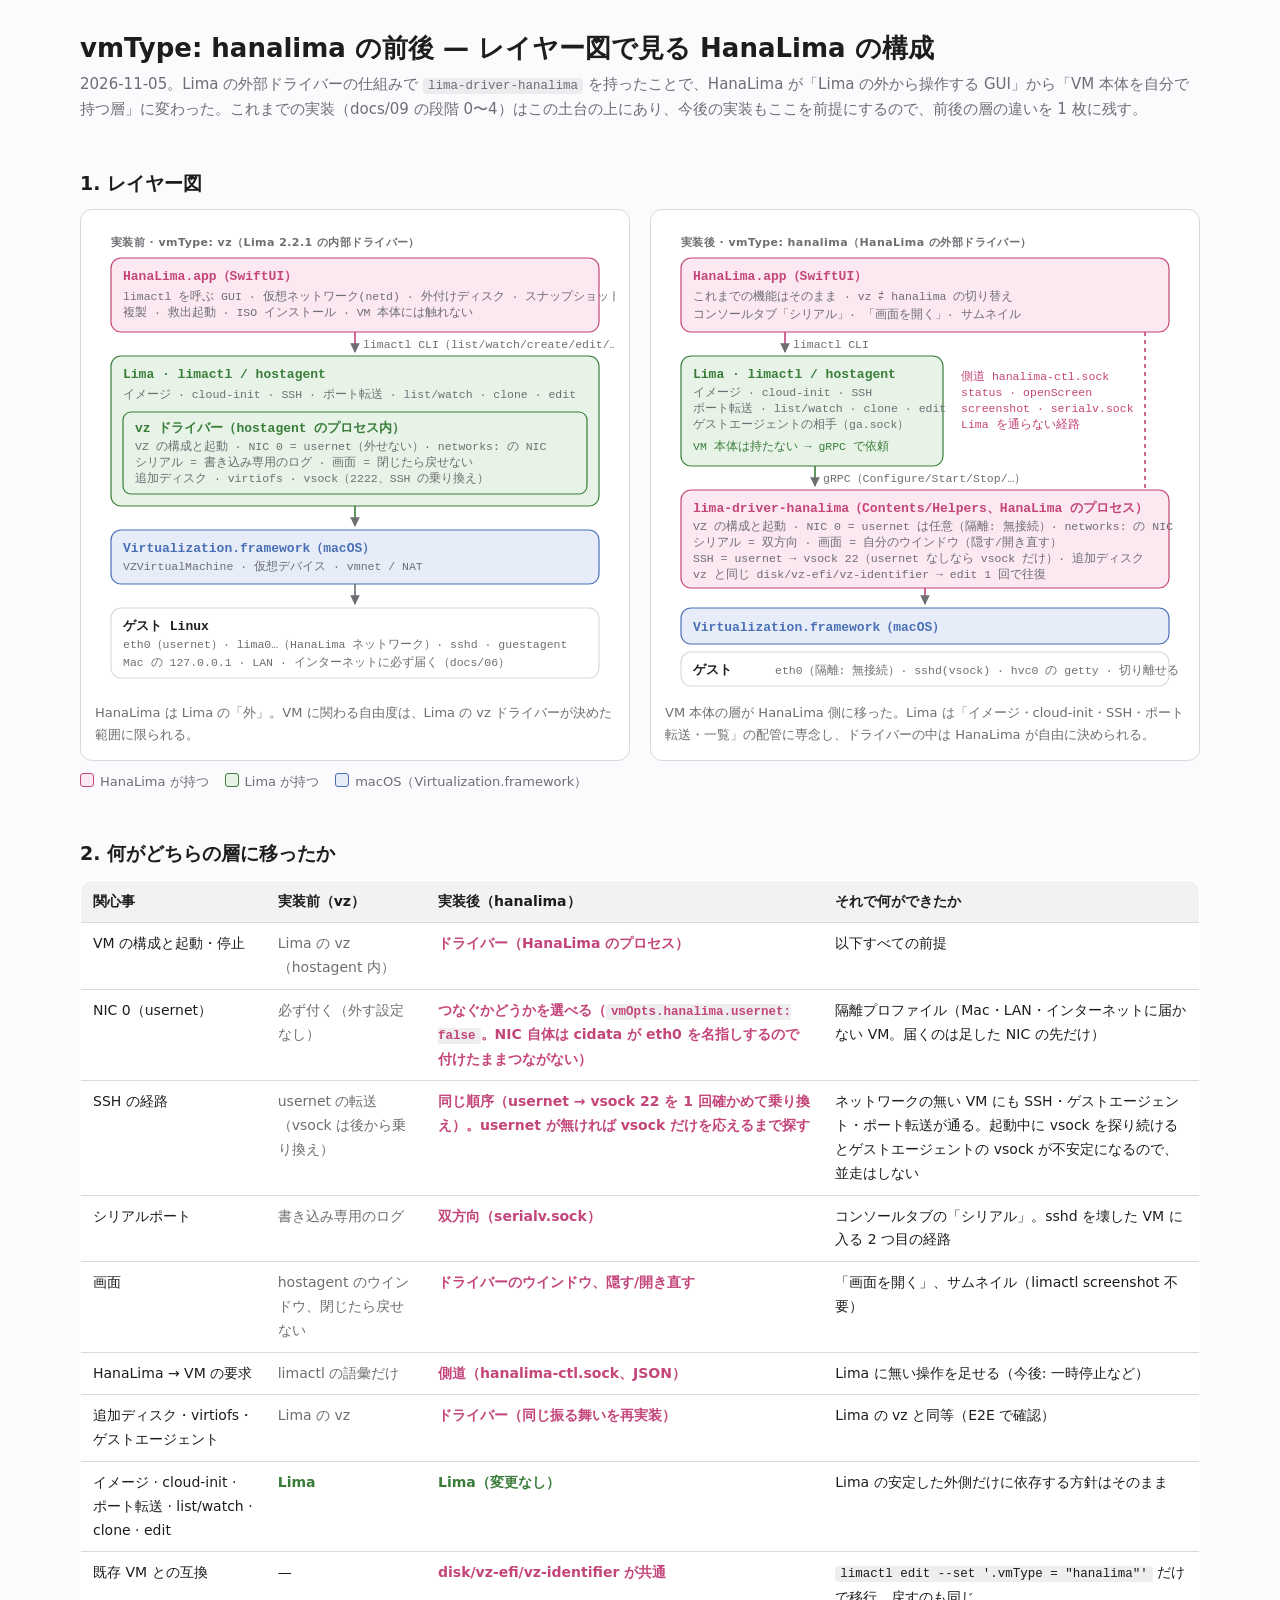
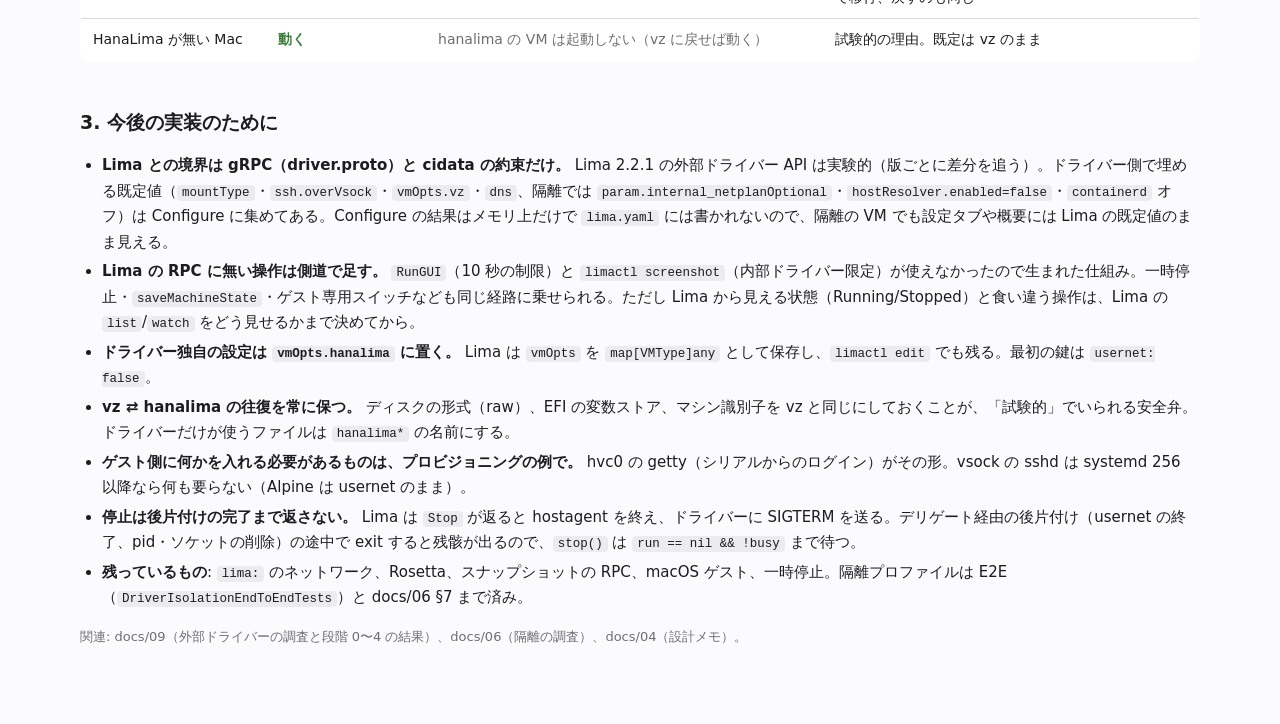
==== docs/10-driver-layers.html @ 149576f2 "README, docs/10: SSH over vsock and the isolation profile Co-Authored-By: Claude Fable 5.1 <noreply@" ====
<!doctype html>
<html lang="ja">
<head>
<meta charset="utf-8">
<meta name="viewport" content="width=device-width, initial-scale=1">
<title>vmType: hanalima の前後 — レイヤー図で見る HanaLima の構成</title>
<style>
  :root {
    --bg: #fbfbfd; --panel: #ffffff; --text: #1d1d1f; --muted: #6e6e73; --line: #d9d9de;
    --lima: #3a7d3a; --lima-soft: #e7f3e7; --hana: #c4457a; --hana-soft: #fbe8f0;
    --vz: #4a6fb5; --vz-soft: #e6edf9; --gone: #b8b8bd; --mono: ui-monospace, "SF Mono", Menlo, monospace;
  }
  @media (prefers-color-scheme: dark) {
    :root { --bg: #111114; --panel: #1b1b1f; --text: #f0f0f2; --muted: #a0a0a8; --line: #33333a;
      --lima-soft: #1e2e1e; --hana-soft: #3a1a28; --vz-soft: #1c2538; --gone: #55555c; }
  }
  body { margin: 0; background: var(--bg); color: var(--text); font: 15px/1.7 -apple-system, "Hiragino Sans", system-ui, sans-serif; }
  main { max-width: 1120px; margin: 0 auto; padding: 32px 20px 64px; }
  h1 { font-size: 26px; line-height: 1.3; margin: 0 0 6px; }
  h2 { font-size: 19px; margin: 44px 0 10px; }
  .lead { color: var(--muted); margin: 0 0 24px; }
  .pair { display: grid; grid-template-columns: 1fr 1fr; gap: 20px; }
  @media (max-width: 860px) { .pair { grid-template-columns: 1fr; } }
  figure { margin: 0; background: var(--panel); border: 1px solid var(--line); border-radius: 12px; padding: 14px; }
  figure svg { display: block; width: 100%; height: auto; }
  figcaption { font-size: 13px; color: var(--muted); margin-top: 8px; }
  .legend { display: flex; gap: 16px; flex-wrap: wrap; font-size: 13px; color: var(--muted); margin: 10px 0 0; }
  .legend span::before { content: ""; display: inline-block; width: 12px; height: 12px; border-radius: 3px; margin-right: 6px; vertical-align: -1px; border: 1.5px solid; }
  .legend .l::before { background: var(--lima-soft); border-color: var(--lima); }
  .legend .h::before { background: var(--hana-soft); border-color: var(--hana); }
  .legend .v::before { background: var(--vz-soft); border-color: var(--vz); }
  .legend .g::before { background: transparent; border-color: var(--gone); border-style: dashed; }
  table { width: 100%; border-collapse: collapse; font-size: 14px; background: var(--panel); border: 1px solid var(--line); border-radius: 12px; overflow: hidden; }
  th, td { text-align: left; padding: 9px 12px; border-top: 1px solid var(--line); vertical-align: top; }
  thead th { border-top: 0; background: color-mix(in srgb, var(--line) 35%, transparent); font-weight: 600; }
  td.y { color: var(--lima); font-weight: 600; } td.n { color: var(--muted); } td.h { color: var(--hana); font-weight: 600; }
  code { font-family: var(--mono); font-size: 12.5px; background: color-mix(in srgb, var(--line) 45%, transparent); padding: 1px 5px; border-radius: 4px; }
  ul { padding-left: 22px; } li { margin: 4px 0; }
  .note { font-size: 13px; color: var(--muted); }
  /* SVG */
  .box { fill: var(--panel); stroke: var(--line); stroke-width: 1.2; }
  .lima { fill: var(--lima-soft); stroke: var(--lima); }
  .hana { fill: var(--hana-soft); stroke: var(--hana); }
  .vz { fill: var(--vz-soft); stroke: var(--vz); }
  .gone { fill: none; stroke: var(--gone); stroke-dasharray: 4 4; }
  .t { font: 700 13px var(--mono); fill: var(--text); }
  .m { font: 11.5px var(--mono); fill: var(--muted); }
  .k { font: 600 11px -apple-system, system-ui, sans-serif; fill: var(--muted); letter-spacing: .04em; }
  .lima-t { fill: var(--lima); } .hana-t { fill: var(--hana); } .vz-t { fill: var(--vz); } .gone-t { fill: var(--gone); }
  .ln { fill: none; stroke: var(--muted); stroke-width: 1.6; }
  .ln.h { stroke: var(--hana); } .ln.l { stroke: var(--lima); } .ln.dash { stroke-dasharray: 4 4; }
  .lane { fill: none; stroke: var(--line); stroke-dasharray: 2 4; }
</style>
</head>
<body>
<main>
<h1>vmType: hanalima の前後 — レイヤー図で見る HanaLima の構成</h1>
<p class="lead">2026-11-05。Lima の外部ドライバーの仕組みで <code>lima-driver-hanalima</code> を持ったことで、HanaLima が「Lima の外から操作する GUI」から「VM 本体を自分で持つ層」に変わった。これまでの実装（docs/09 の段階 0〜4）はこの土台の上にあり、今後の実装もここを前提にするので、前後の層の違いを 1 枚に残す。</p>

<h2>1. レイヤー図</h2>
<div class="pair">
<figure>
<svg viewBox="0 0 520 470" role="img" aria-label="実装前: HanaLima は limactl の上に乗り、VM・ネットワーク・SSH・シリアルは Lima の vz ドライバーが持つ。">
  <text x="16" y="22" class="k">実装前 · vmType: vz（Lima 2.2.1 の内部ドライバー）</text>
  <!-- HanaLima -->
  <rect x="16" y="34" width="488" height="74" rx="10" class="box hana"/>
  <text x="28" y="56" class="t hana-t">HanaLima.app（SwiftUI）</text>
  <text x="28" y="76" class="m">limactl を呼ぶ GUI · 仮想ネットワーク(netd) · 外付けディスク · スナップショット</text>
  <text x="28" y="92" class="m">複製 · 救出起動 · ISO インストール · VM 本体には触れない</text>
    <path d="M260 108 L 260 128" class="ln h" marker-end="url(#a)"/>
  <text x="268" y="124" class="m">limactl CLI（list/watch/create/edit/…）</text>
  <!-- Lima -->
  <rect x="16" y="132" width="488" height="150" rx="10" class="box lima"/>
  <text x="28" y="154" class="t lima-t">Lima · limactl / hostagent</text>
  <text x="28" y="174" class="m">イメージ · cloud-init · SSH · ポート転送 · list/watch · clone · edit</text>
  <rect x="28" y="188" width="464" height="82" rx="8" class="box lima"/>
  <text x="40" y="208" class="t lima-t">vz ドライバー（hostagent のプロセス内）</text>
  <text x="40" y="226" class="m">VZ の構成と起動 · NIC 0 = usernet（外せない）· networks: の NIC</text>
  <text x="40" y="242" class="m">シリアル = 書き込み専用のログ · 画面 = 閉じたら戻せない</text>
  <text x="40" y="258" class="m">追加ディスク · virtiofs · vsock（2222、SSH の乗り換え）</text>
  <path d="M260 282 L 260 302" class="ln l" marker-end="url(#a)"/>
  <!-- VZ -->
  <rect x="16" y="306" width="488" height="54" rx="10" class="box vz"/>
  <text x="28" y="328" class="t vz-t">Virtualization.framework（macOS）</text>
  <text x="28" y="346" class="m">VZVirtualMachine · 仮想デバイス · vmnet / NAT</text>
  <path d="M260 360 L 260 380" class="ln" marker-end="url(#a)"/>
  <!-- Guest -->
  <rect x="16" y="384" width="488" height="70" rx="10" class="box"/>
  <text x="28" y="406" class="t">ゲスト Linux</text>
  <text x="28" y="424" class="m">eth0（usernet）· lima0…（HanaLima ネットワーク）· sshd · guestagent</text>
  <text x="28" y="442" class="m">Mac の 127.0.0.1 · LAN · インターネットに必ず届く（docs/06）</text>
  <defs><marker id="a" viewBox="0 0 10 10" refX="9" refY="5" markerWidth="6" markerHeight="6" orient="auto-start-reverse"><path d="M0,0 L10,5 L0,10 z" style="fill:var(--muted)"/></marker></defs>
</svg>
<figcaption>HanaLima は Lima の「外」。VM に関わる自由度は、Lima の vz ドライバーが決めた範囲に限られる。</figcaption>
</figure>

<figure>
<svg viewBox="0 0 520 470" role="img" aria-label="実装後: HanaLima のドライバーが VM 本体を持ち、Lima は配管に専念する。シリアル・画面・側道・usernet の有無はドライバーが決める。">
  <text x="16" y="22" class="k">実装後 · vmType: hanalima（HanaLima の外部ドライバー）</text>
  <!-- HanaLima -->
  <rect x="16" y="34" width="488" height="74" rx="10" class="box hana"/>
  <text x="28" y="56" class="t hana-t">HanaLima.app（SwiftUI）</text>
  <text x="28" y="76" class="m">これまでの機能はそのまま · vz ⇄ hanalima の切り替え</text>
  <text x="28" y="94" class="m">コンソールタブ「シリアル」· 「画面を開く」· サムネイル</text>
  <path d="M120 108 L 120 128" class="ln h" marker-end="url(#a2)"/>
  <text x="128" y="124" class="m">limactl CLI</text>
  <path d="M480 108 L 480 266" class="ln h dash"/>
  <text x="296" y="156" class="m hana-t">側道 hanalima-ctl.sock</text>
  <text x="296" y="172" class="m hana-t">status · openScreen</text>
  <text x="296" y="188" class="m hana-t">screenshot · serialv.sock</text>
  <text x="296" y="204" class="m hana-t">Lima を通らない経路</text>
  <!-- Lima -->
  <rect x="16" y="132" width="262" height="110" rx="10" class="box lima"/>
  <text x="28" y="154" class="t lima-t">Lima · limactl / hostagent</text>
  <text x="28" y="172" class="m">イメージ · cloud-init · SSH</text>
  <text x="28" y="188" class="m">ポート転送 · list/watch · clone · edit</text>
  <text x="28" y="204" class="m">ゲストエージェントの相手（ga.sock）</text>
  <text x="28" y="226" class="m lima-t">VM 本体は持たない → gRPC で依頼</text>
  <path d="M150 242 L 150 262" class="ln l" marker-end="url(#a2)"/>
  <text x="158" y="258" class="m">gRPC（Configure/Start/Stop/…）</text>
  <!-- Driver -->
  <rect x="16" y="266" width="488" height="98" rx="10" class="box hana"/>
  <text x="28" y="288" class="t hana-t">lima-driver-hanalima（Contents/Helpers、HanaLima のプロセス）</text>
  <text x="28" y="306" class="m">VZ の構成と起動 · NIC 0 = usernet は任意（隔離: 無接続）· networks: の NIC</text>
  <text x="28" y="322" class="m">シリアル = 双方向 · 画面 = 自分のウインドウ（隠す/開き直す）</text>
  <text x="28" y="338" class="m">SSH = usernet → vsock 22（usernet なしなら vsock だけ）· 追加ディスク</text>
  <text x="28" y="354" class="m">vz と同じ disk/vz-efi/vz-identifier → edit 1 回で往復</text>
  <path d="M260 364 L 260 380" class="ln h" marker-end="url(#a2)"/>
  <!-- VZ + guest -->
  <rect x="16" y="384" width="488" height="36" rx="10" class="box vz"/>
  <text x="28" y="407" class="t vz-t">Virtualization.framework（macOS）</text>
  <rect x="16" y="428" width="488" height="34" rx="10" class="box"/>
  <text x="28" y="450" class="t">ゲスト</text>
  <text x="110" y="450" class="m">eth0（隔離: 無接続）· sshd(vsock) · hvc0 の getty · 切り離せる</text>
  <defs><marker id="a2" viewBox="0 0 10 10" refX="9" refY="5" markerWidth="6" markerHeight="6" orient="auto-start-reverse"><path d="M0,0 L10,5 L0,10 z" style="fill:var(--muted)"/></marker></defs>
</svg>
<figcaption>VM 本体の層が HanaLima 側に移った。Lima は「イメージ・cloud-init・SSH・ポート転送・一覧」の配管に専念し、ドライバーの中は HanaLima が自由に決められる。</figcaption>
</figure>
</div>
<p class="legend"><span class="h">HanaLima が持つ</span><span class="l">Lima が持つ</span><span class="v">macOS（Virtualization.framework）</span></p>

<h2>2. 何がどちらの層に移ったか</h2>
<table>
<thead><tr><th>関心事</th><th>実装前（vz）</th><th>実装後（hanalima）</th><th>それで何ができたか</th></tr></thead>
<tbody>
<tr><td>VM の構成と起動・停止</td><td class="n">Lima の vz（hostagent 内）</td><td class="h">ドライバー（HanaLima のプロセス）</td><td>以下すべての前提</td></tr>
<tr><td>NIC 0（usernet）</td><td class="n">必ず付く（外す設定なし）</td><td class="h">つなぐかどうかを選べる（<code>vmOpts.hanalima.usernet: false</code>。NIC 自体は cidata が eth0 を名指しするので付けたままつながない）</td><td>隔離プロファイル（Mac・LAN・インターネットに届かない VM。届くのは足した NIC の先だけ）</td></tr>
<tr><td>SSH の経路</td><td class="n">usernet の転送（vsock は後から乗り換え）</td><td class="h">同じ順序（usernet → vsock 22 を 1 回確かめて乗り換え）。usernet が無ければ vsock だけを応えるまで探す</td><td>ネットワークの無い VM にも SSH・ゲストエージェント・ポート転送が通る。起動中に vsock を探り続けるとゲストエージェントの vsock が不安定になるので、並走はしない</td></tr>
<tr><td>シリアルポート</td><td class="n">書き込み専用のログ</td><td class="h">双方向（serialv.sock）</td><td>コンソールタブの「シリアル」。sshd を壊した VM に入る 2 つ目の経路</td></tr>
<tr><td>画面</td><td class="n">hostagent のウインドウ、閉じたら戻せない</td><td class="h">ドライバーのウインドウ、隠す/開き直す</td><td>「画面を開く」、サムネイル（limactl screenshot 不要）</td></tr>
<tr><td>HanaLima → VM の要求</td><td class="n">limactl の語彙だけ</td><td class="h">側道（hanalima-ctl.sock、JSON）</td><td>Lima に無い操作を足せる（今後: 一時停止など）</td></tr>
<tr><td>追加ディスク・virtiofs・ゲストエージェント</td><td class="n">Lima の vz</td><td class="h">ドライバー（同じ振る舞いを再実装）</td><td>Lima の vz と同等（E2E で確認）</td></tr>
<tr><td>イメージ · cloud-init · ポート転送 · list/watch · clone · edit</td><td class="y">Lima</td><td class="y">Lima（変更なし）</td><td>Lima の安定した外側だけに依存する方針はそのまま</td></tr>
<tr><td>既存 VM との互換</td><td>—</td><td class="h">disk/vz-efi/vz-identifier が共通</td><td><code>limactl edit --set '.vmType = "hanalima"'</code> だけで移行、戻すのも同じ</td></tr>
<tr><td>HanaLima が無い Mac</td><td class="y">動く</td><td class="n">hanalima の VM は起動しない（vz に戻せば動く）</td><td>試験的の理由。既定は vz のまま</td></tr>
</tbody>
</table>

<h2>3. 今後の実装のために</h2>
<ul>
<li><strong>Lima との境界は gRPC（driver.proto）と cidata の約束だけ。</strong> Lima 2.2.1 の外部ドライバー API は実験的（版ごとに差分を追う）。ドライバー側で埋める既定値（<code>mountType</code>・<code>ssh.overVsock</code>・<code>vmOpts.vz</code>・<code>dns</code>、隔離では <code>param.internal_netplanOptional</code>・<code>hostResolver.enabled=false</code>・<code>containerd</code> オフ）は Configure に集めてある。Configure の結果はメモリ上だけで <code>lima.yaml</code> には書かれないので、隔離の VM でも設定タブや概要には Lima の既定値のまま見える。</li>
<li><strong>Lima の RPC に無い操作は側道で足す。</strong> <code>RunGUI</code>（10 秒の制限）と <code>limactl screenshot</code>（内部ドライバー限定）が使えなかったので生まれた仕組み。一時停止・<code>saveMachineState</code>・ゲスト専用スイッチなども同じ経路に乗せられる。ただし Lima から見える状態（Running/Stopped）と食い違う操作は、Lima の <code>list</code>/<code>watch</code> をどう見せるかまで決めてから。</li>
<li><strong>ドライバー独自の設定は <code>vmOpts.hanalima</code> に置く。</strong> Lima は <code>vmOpts</code> を <code>map[VMType]any</code> として保存し、<code>limactl edit</code> でも残る。最初の鍵は <code>usernet: false</code>。</li>
<li><strong>vz ⇄ hanalima の往復を常に保つ。</strong> ディスクの形式（raw）、EFI の変数ストア、マシン識別子を vz と同じにしておくことが、「試験的」でいられる安全弁。ドライバーだけが使うファイルは <code>hanalima*</code> の名前にする。</li>
<li><strong>ゲスト側に何かを入れる必要があるものは、プロビジョニングの例で。</strong> hvc0 の getty（シリアルからのログイン）がその形。vsock の sshd は systemd 256 以降なら何も要らない（Alpine は usernet のまま）。</li>
<li><strong>停止は後片付けの完了まで返さない。</strong> Lima は <code>Stop</code> が返ると hostagent を終え、ドライバーに SIGTERM を送る。デリゲート経由の後片付け（usernet の終了、pid・ソケットの削除）の途中で exit すると残骸が出るので、<code>stop()</code> は <code>run == nil &amp;&amp; !busy</code> まで待つ。</li>
<li><strong>残っているもの</strong>: <code>lima:</code> のネットワーク、Rosetta、スナップショットの RPC、macOS ゲスト、一時停止。隔離プロファイルは E2E（<code>DriverIsolationEndToEndTests</code>）と docs/06 §7 まで済み。</li>
</ul>
<p class="note">関連: docs/09（外部ドライバーの調査と段階 0〜4 の結果）、docs/06（隔離の調査）、docs/04（設計メモ）。</p>
</main>
</body>
</html>
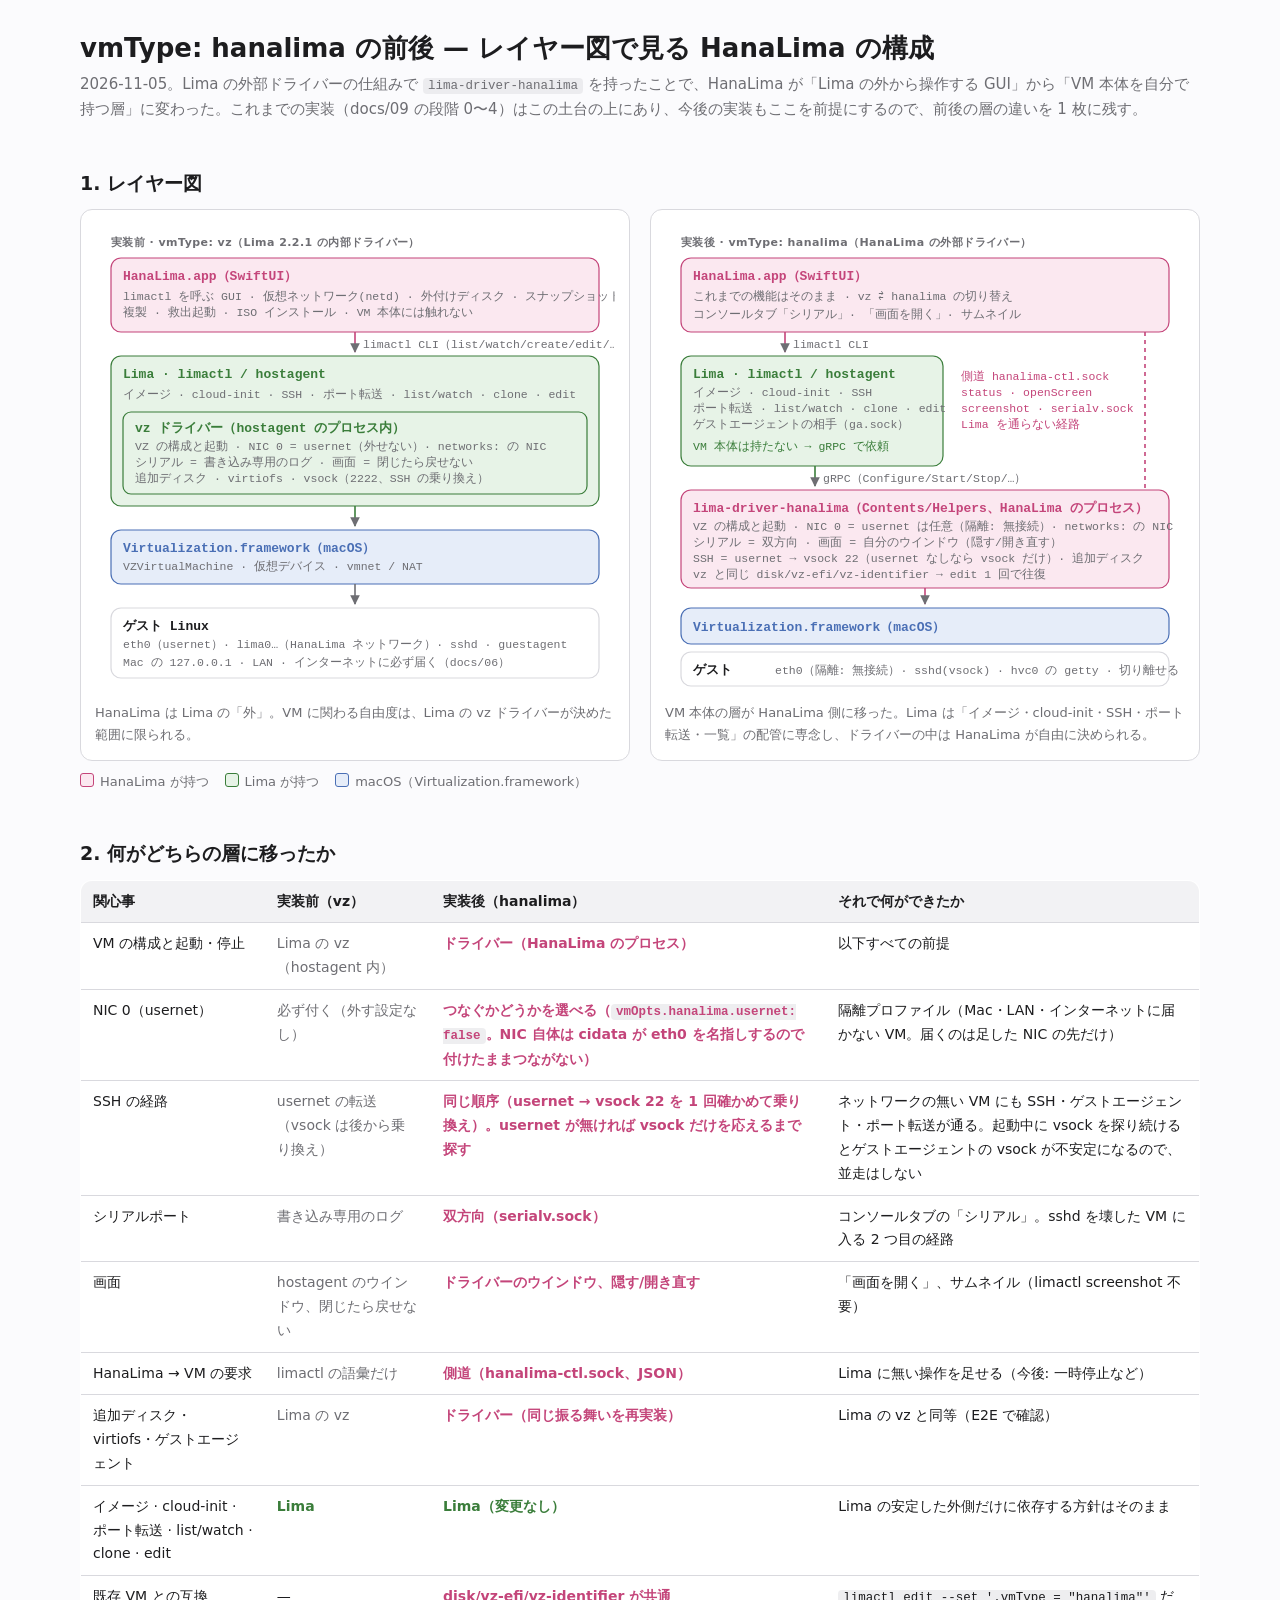
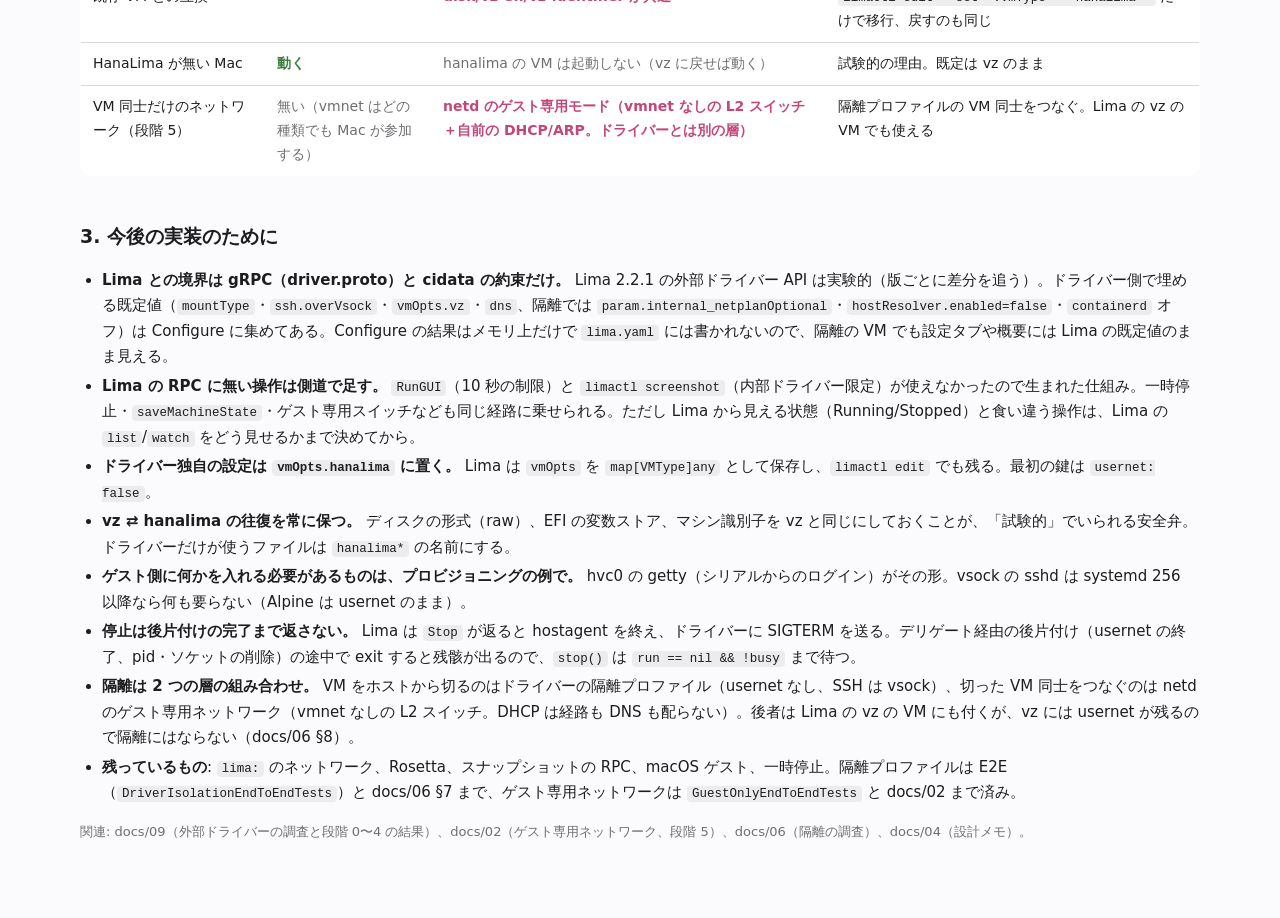
==== commit b2fc8f72: "README, docs/10: guest-only networks Co-Authored-By: Claude Fable 5.1 <noreply@anthropic.com>" ====
--- a/docs/10-driver-layers.html
+++ b/docs/10-driver-layers.html
@@ -153,6 +153,7 @@
 <tr><td>イメージ · cloud-init · ポート転送 · list/watch · clone · edit</td><td class="y">Lima</td><td class="y">Lima（変更なし）</td><td>Lima の安定した外側だけに依存する方針はそのまま</td></tr>
 <tr><td>既存 VM との互換</td><td>—</td><td class="h">disk/vz-efi/vz-identifier が共通</td><td><code>limactl edit --set '.vmType = "hanalima"'</code> だけで移行、戻すのも同じ</td></tr>
 <tr><td>HanaLima が無い Mac</td><td class="y">動く</td><td class="n">hanalima の VM は起動しない（vz に戻せば動く）</td><td>試験的の理由。既定は vz のまま</td></tr>
+<tr><td>VM 同士だけのネットワーク（段階 5）</td><td class="n">無い（vmnet はどの種類でも Mac が参加する）</td><td class="h">netd のゲスト専用モード（vmnet なしの L2 スイッチ＋自前の DHCP/ARP。ドライバーとは別の層）</td><td>隔離プロファイルの VM 同士をつなぐ。Lima の vz の VM でも使える</td></tr>
 </tbody>
 </table>
 
@@ -164,9 +165,10 @@
 <li><strong>vz ⇄ hanalima の往復を常に保つ。</strong> ディスクの形式（raw）、EFI の変数ストア、マシン識別子を vz と同じにしておくことが、「試験的」でいられる安全弁。ドライバーだけが使うファイルは <code>hanalima*</code> の名前にする。</li>
 <li><strong>ゲスト側に何かを入れる必要があるものは、プロビジョニングの例で。</strong> hvc0 の getty（シリアルからのログイン）がその形。vsock の sshd は systemd 256 以降なら何も要らない（Alpine は usernet のまま）。</li>
 <li><strong>停止は後片付けの完了まで返さない。</strong> Lima は <code>Stop</code> が返ると hostagent を終え、ドライバーに SIGTERM を送る。デリゲート経由の後片付け（usernet の終了、pid・ソケットの削除）の途中で exit すると残骸が出るので、<code>stop()</code> は <code>run == nil &amp;&amp; !busy</code> まで待つ。</li>
-<li><strong>残っているもの</strong>: <code>lima:</code> のネットワーク、Rosetta、スナップショットの RPC、macOS ゲスト、一時停止。隔離プロファイルは E2E（<code>DriverIsolationEndToEndTests</code>）と docs/06 §7 まで済み。</li>
+<li><strong>隔離は 2 つの層の組み合わせ。</strong> VM をホストから切るのはドライバーの隔離プロファイル（usernet なし、SSH は vsock）、切った VM 同士をつなぐのは netd のゲスト専用ネットワーク（vmnet なしの L2 スイッチ。DHCP は経路も DNS も配らない）。後者は Lima の vz の VM にも付くが、vz には usernet が残るので隔離にはならない（docs/06 §8）。</li>
+<li><strong>残っているもの</strong>: <code>lima:</code> のネットワーク、Rosetta、スナップショットの RPC、macOS ゲスト、一時停止。隔離プロファイルは E2E（<code>DriverIsolationEndToEndTests</code>）と docs/06 §7 まで、ゲスト専用ネットワークは <code>GuestOnlyEndToEndTests</code> と docs/02 まで済み。</li>
 </ul>
-<p class="note">関連: docs/09（外部ドライバーの調査と段階 0〜4 の結果）、docs/06（隔離の調査）、docs/04（設計メモ）。</p>
+<p class="note">関連: docs/09（外部ドライバーの調査と段階 0〜4 の結果）、docs/02（ゲスト専用ネットワーク、段階 5）、docs/06（隔離の調査）、docs/04（設計メモ）。</p>
 </main>
 </body>
 </html>
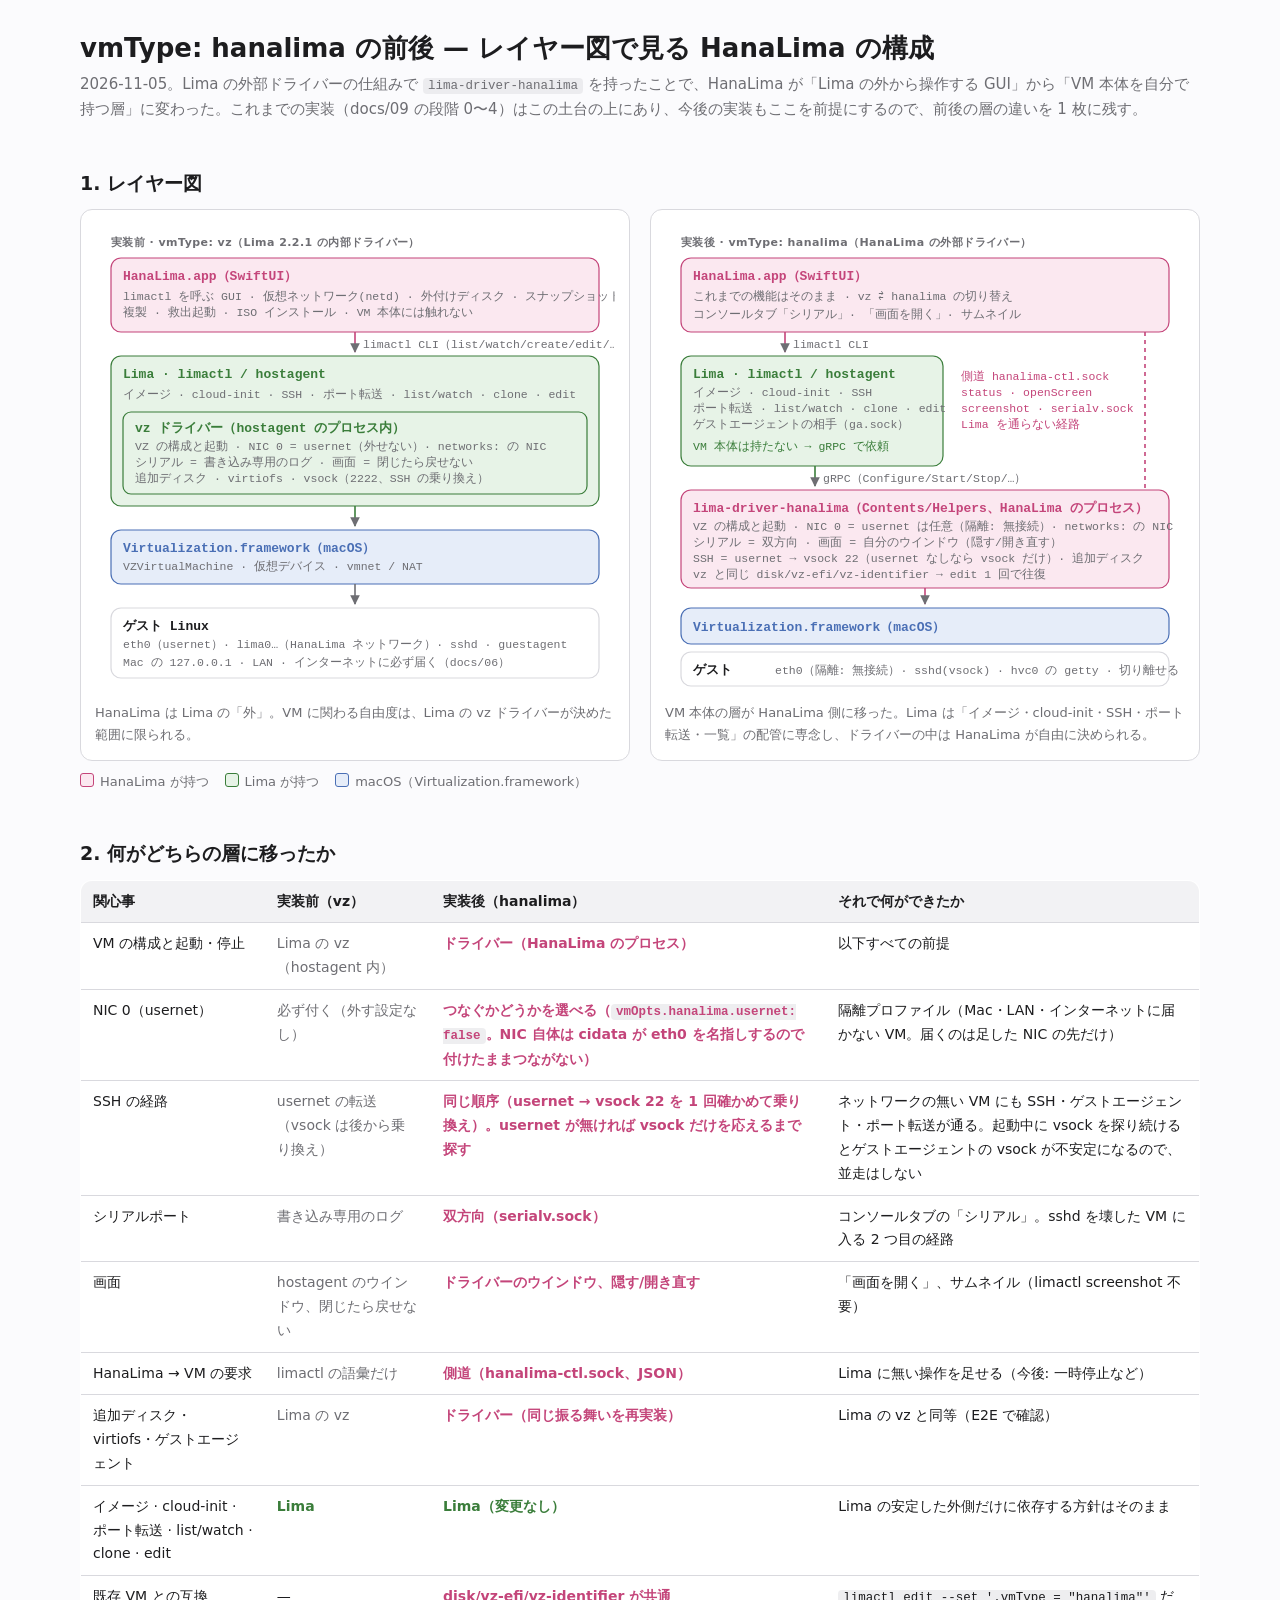
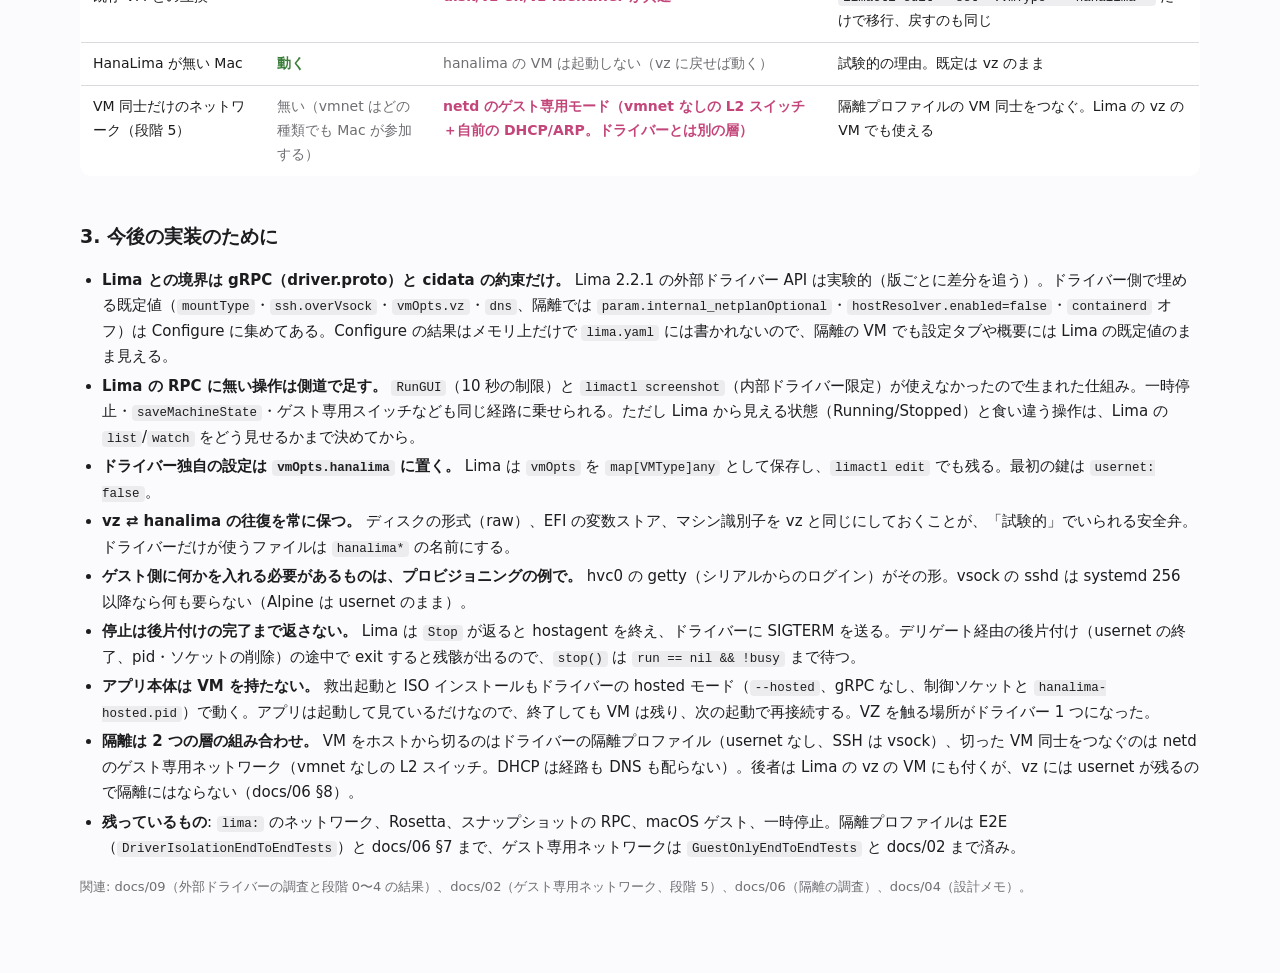
==== commit a14abde7: "Rescue boot and ISO installer move into the driver's hosted mode The app no longer runs a VZVirtualM" ====
--- a/docs/10-driver-layers.html
+++ b/docs/10-driver-layers.html
@@ -165,6 +165,7 @@
 <li><strong>vz ⇄ hanalima の往復を常に保つ。</strong> ディスクの形式（raw）、EFI の変数ストア、マシン識別子を vz と同じにしておくことが、「試験的」でいられる安全弁。ドライバーだけが使うファイルは <code>hanalima*</code> の名前にする。</li>
 <li><strong>ゲスト側に何かを入れる必要があるものは、プロビジョニングの例で。</strong> hvc0 の getty（シリアルからのログイン）がその形。vsock の sshd は systemd 256 以降なら何も要らない（Alpine は usernet のまま）。</li>
 <li><strong>停止は後片付けの完了まで返さない。</strong> Lima は <code>Stop</code> が返ると hostagent を終え、ドライバーに SIGTERM を送る。デリゲート経由の後片付け（usernet の終了、pid・ソケットの削除）の途中で exit すると残骸が出るので、<code>stop()</code> は <code>run == nil &amp;&amp; !busy</code> まで待つ。</li>
+<li><strong>アプリ本体は VM を持たない。</strong> 救出起動と ISO インストールもドライバーの hosted モード（<code>--hosted</code>、gRPC なし、制御ソケットと <code>hanalima-hosted.pid</code>）で動く。アプリは起動して見ているだけなので、終了しても VM は残り、次の起動で再接続する。VZ を触る場所がドライバー 1 つになった。</li>
 <li><strong>隔離は 2 つの層の組み合わせ。</strong> VM をホストから切るのはドライバーの隔離プロファイル（usernet なし、SSH は vsock）、切った VM 同士をつなぐのは netd のゲスト専用ネットワーク（vmnet なしの L2 スイッチ。DHCP は経路も DNS も配らない）。後者は Lima の vz の VM にも付くが、vz には usernet が残るので隔離にはならない（docs/06 §8）。</li>
 <li><strong>残っているもの</strong>: <code>lima:</code> のネットワーク、Rosetta、スナップショットの RPC、macOS ゲスト、一時停止。隔離プロファイルは E2E（<code>DriverIsolationEndToEndTests</code>）と docs/06 §7 まで、ゲスト専用ネットワークは <code>GuestOnlyEndToEndTests</code> と docs/02 まで済み。</li>
 </ul>
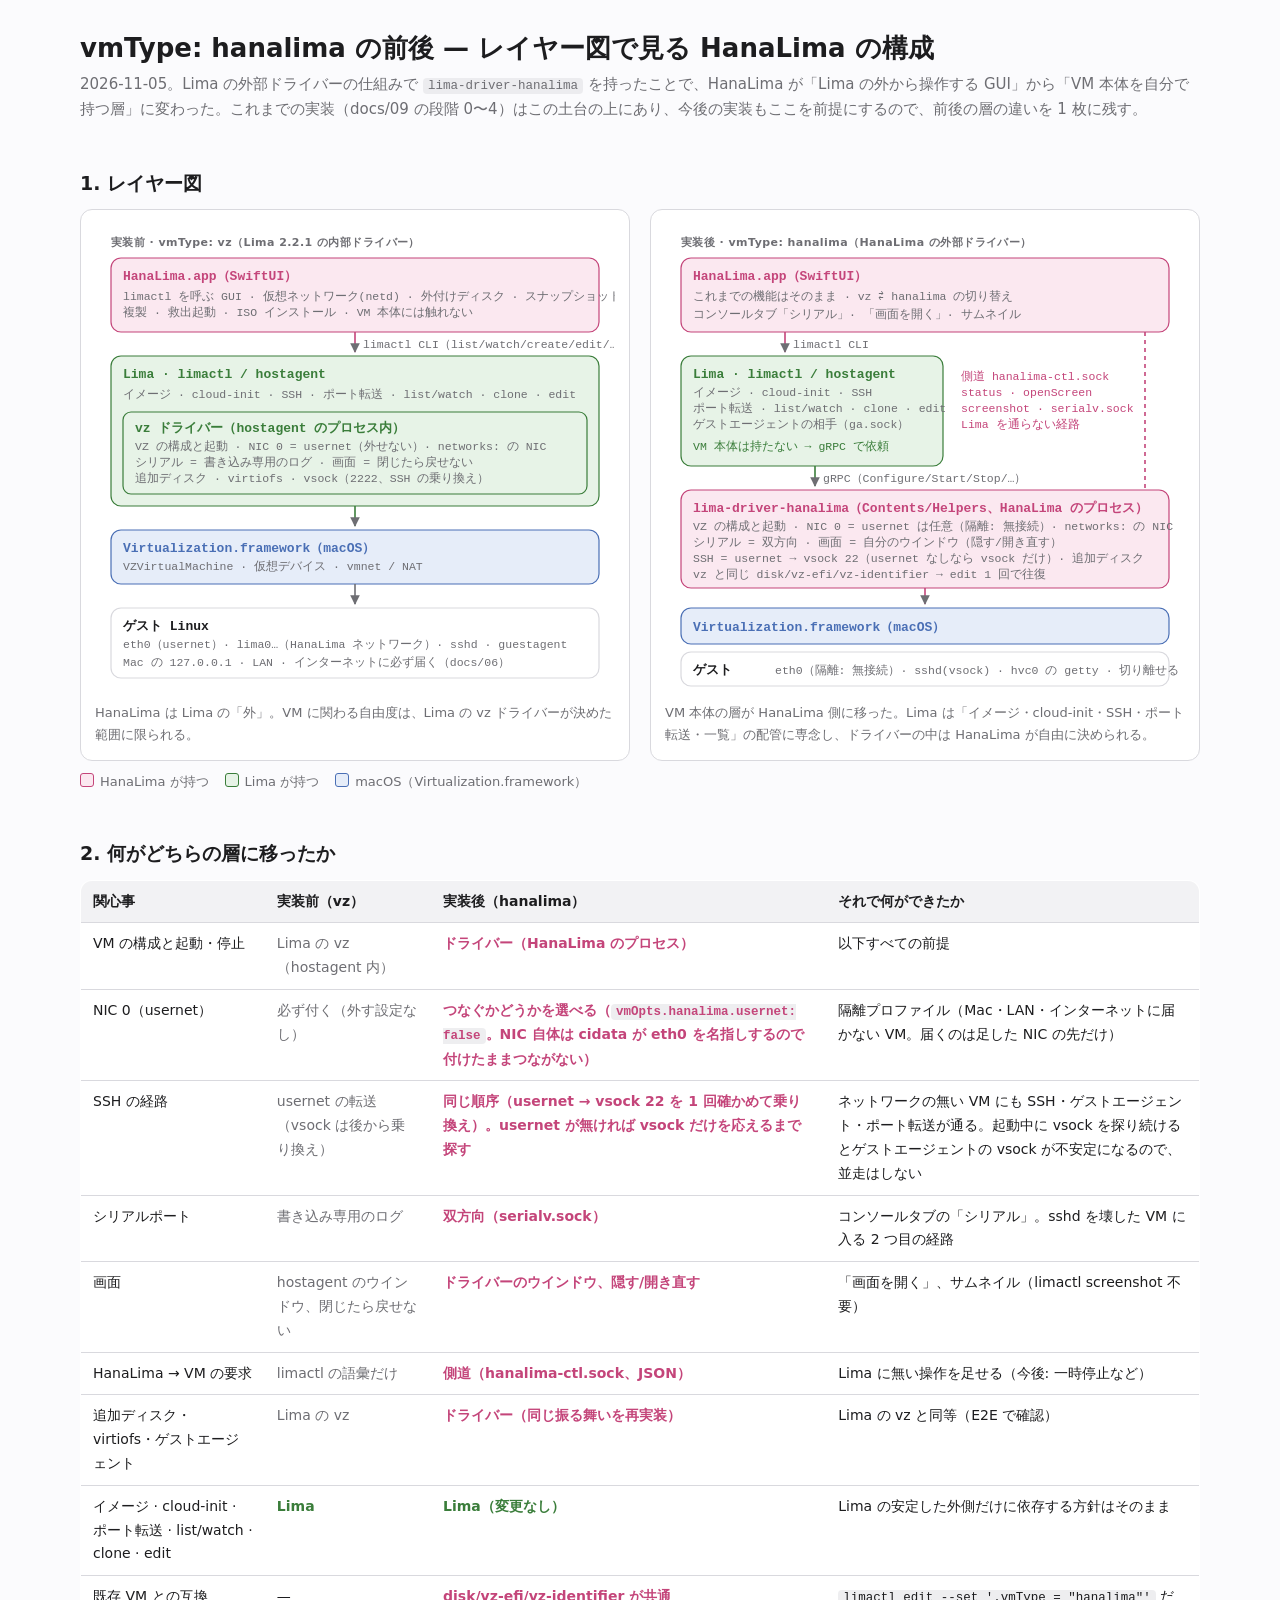
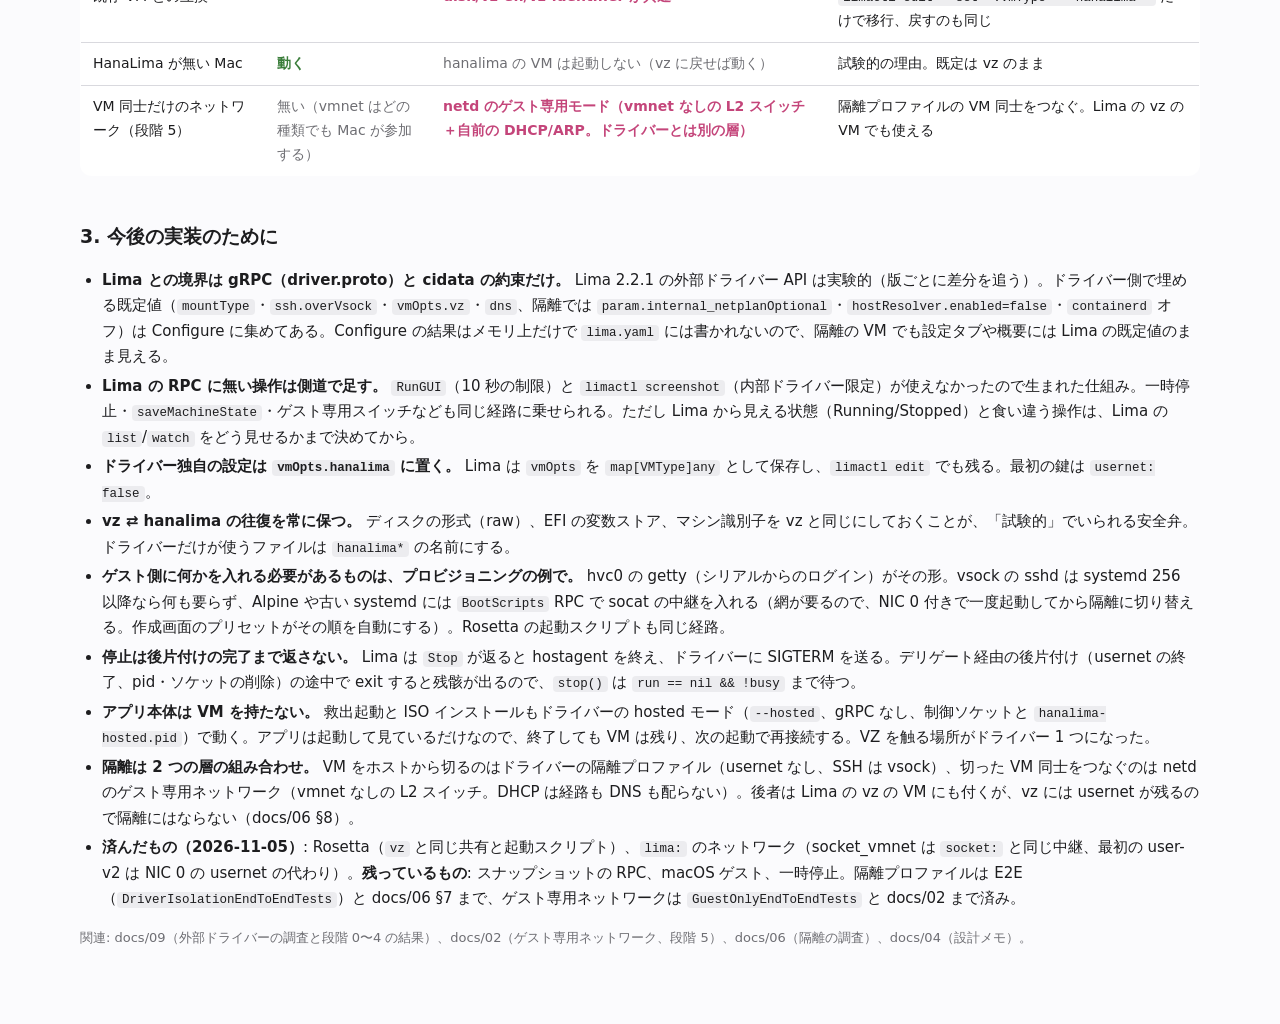
==== commit f8b7ab47: "README, docs/10: hosted rescue/ISO, isolation preset, Rosetta, lima: networks Co-Authored-By: Claude" ====
--- a/docs/10-driver-layers.html
+++ b/docs/10-driver-layers.html
@@ -163,11 +163,11 @@
 <li><strong>Lima の RPC に無い操作は側道で足す。</strong> <code>RunGUI</code>（10 秒の制限）と <code>limactl screenshot</code>（内部ドライバー限定）が使えなかったので生まれた仕組み。一時停止・<code>saveMachineState</code>・ゲスト専用スイッチなども同じ経路に乗せられる。ただし Lima から見える状態（Running/Stopped）と食い違う操作は、Lima の <code>list</code>/<code>watch</code> をどう見せるかまで決めてから。</li>
 <li><strong>ドライバー独自の設定は <code>vmOpts.hanalima</code> に置く。</strong> Lima は <code>vmOpts</code> を <code>map[VMType]any</code> として保存し、<code>limactl edit</code> でも残る。最初の鍵は <code>usernet: false</code>。</li>
 <li><strong>vz ⇄ hanalima の往復を常に保つ。</strong> ディスクの形式（raw）、EFI の変数ストア、マシン識別子を vz と同じにしておくことが、「試験的」でいられる安全弁。ドライバーだけが使うファイルは <code>hanalima*</code> の名前にする。</li>
-<li><strong>ゲスト側に何かを入れる必要があるものは、プロビジョニングの例で。</strong> hvc0 の getty（シリアルからのログイン）がその形。vsock の sshd は systemd 256 以降なら何も要らない（Alpine は usernet のまま）。</li>
+<li><strong>ゲスト側に何かを入れる必要があるものは、プロビジョニングの例で。</strong> hvc0 の getty（シリアルからのログイン）がその形。vsock の sshd は systemd 256 以降なら何も要らず、Alpine や古い systemd には <code>BootScripts</code> RPC で socat の中継を入れる（網が要るので、NIC 0 付きで一度起動してから隔離に切り替える。作成画面のプリセットがその順を自動にする）。Rosetta の起動スクリプトも同じ経路。</li>
 <li><strong>停止は後片付けの完了まで返さない。</strong> Lima は <code>Stop</code> が返ると hostagent を終え、ドライバーに SIGTERM を送る。デリゲート経由の後片付け（usernet の終了、pid・ソケットの削除）の途中で exit すると残骸が出るので、<code>stop()</code> は <code>run == nil &amp;&amp; !busy</code> まで待つ。</li>
 <li><strong>アプリ本体は VM を持たない。</strong> 救出起動と ISO インストールもドライバーの hosted モード（<code>--hosted</code>、gRPC なし、制御ソケットと <code>hanalima-hosted.pid</code>）で動く。アプリは起動して見ているだけなので、終了しても VM は残り、次の起動で再接続する。VZ を触る場所がドライバー 1 つになった。</li>
 <li><strong>隔離は 2 つの層の組み合わせ。</strong> VM をホストから切るのはドライバーの隔離プロファイル（usernet なし、SSH は vsock）、切った VM 同士をつなぐのは netd のゲスト専用ネットワーク（vmnet なしの L2 スイッチ。DHCP は経路も DNS も配らない）。後者は Lima の vz の VM にも付くが、vz には usernet が残るので隔離にはならない（docs/06 §8）。</li>
-<li><strong>残っているもの</strong>: <code>lima:</code> のネットワーク、Rosetta、スナップショットの RPC、macOS ゲスト、一時停止。隔離プロファイルは E2E（<code>DriverIsolationEndToEndTests</code>）と docs/06 §7 まで、ゲスト専用ネットワークは <code>GuestOnlyEndToEndTests</code> と docs/02 まで済み。</li>
+<li><strong>済んだもの（2026-11-05）</strong>: Rosetta（<code>vz</code> と同じ共有と起動スクリプト）、<code>lima:</code> のネットワーク（socket_vmnet は <code>socket:</code> と同じ中継、最初の user-v2 は NIC 0 の usernet の代わり）。<strong>残っているもの</strong>: スナップショットの RPC、macOS ゲスト、一時停止。隔離プロファイルは E2E（<code>DriverIsolationEndToEndTests</code>）と docs/06 §7 まで、ゲスト専用ネットワークは <code>GuestOnlyEndToEndTests</code> と docs/02 まで済み。</li>
 </ul>
 <p class="note">関連: docs/09（外部ドライバーの調査と段階 0〜4 の結果）、docs/02（ゲスト専用ネットワーク、段階 5）、docs/06（隔離の調査）、docs/04（設計メモ）。</p>
 </main>
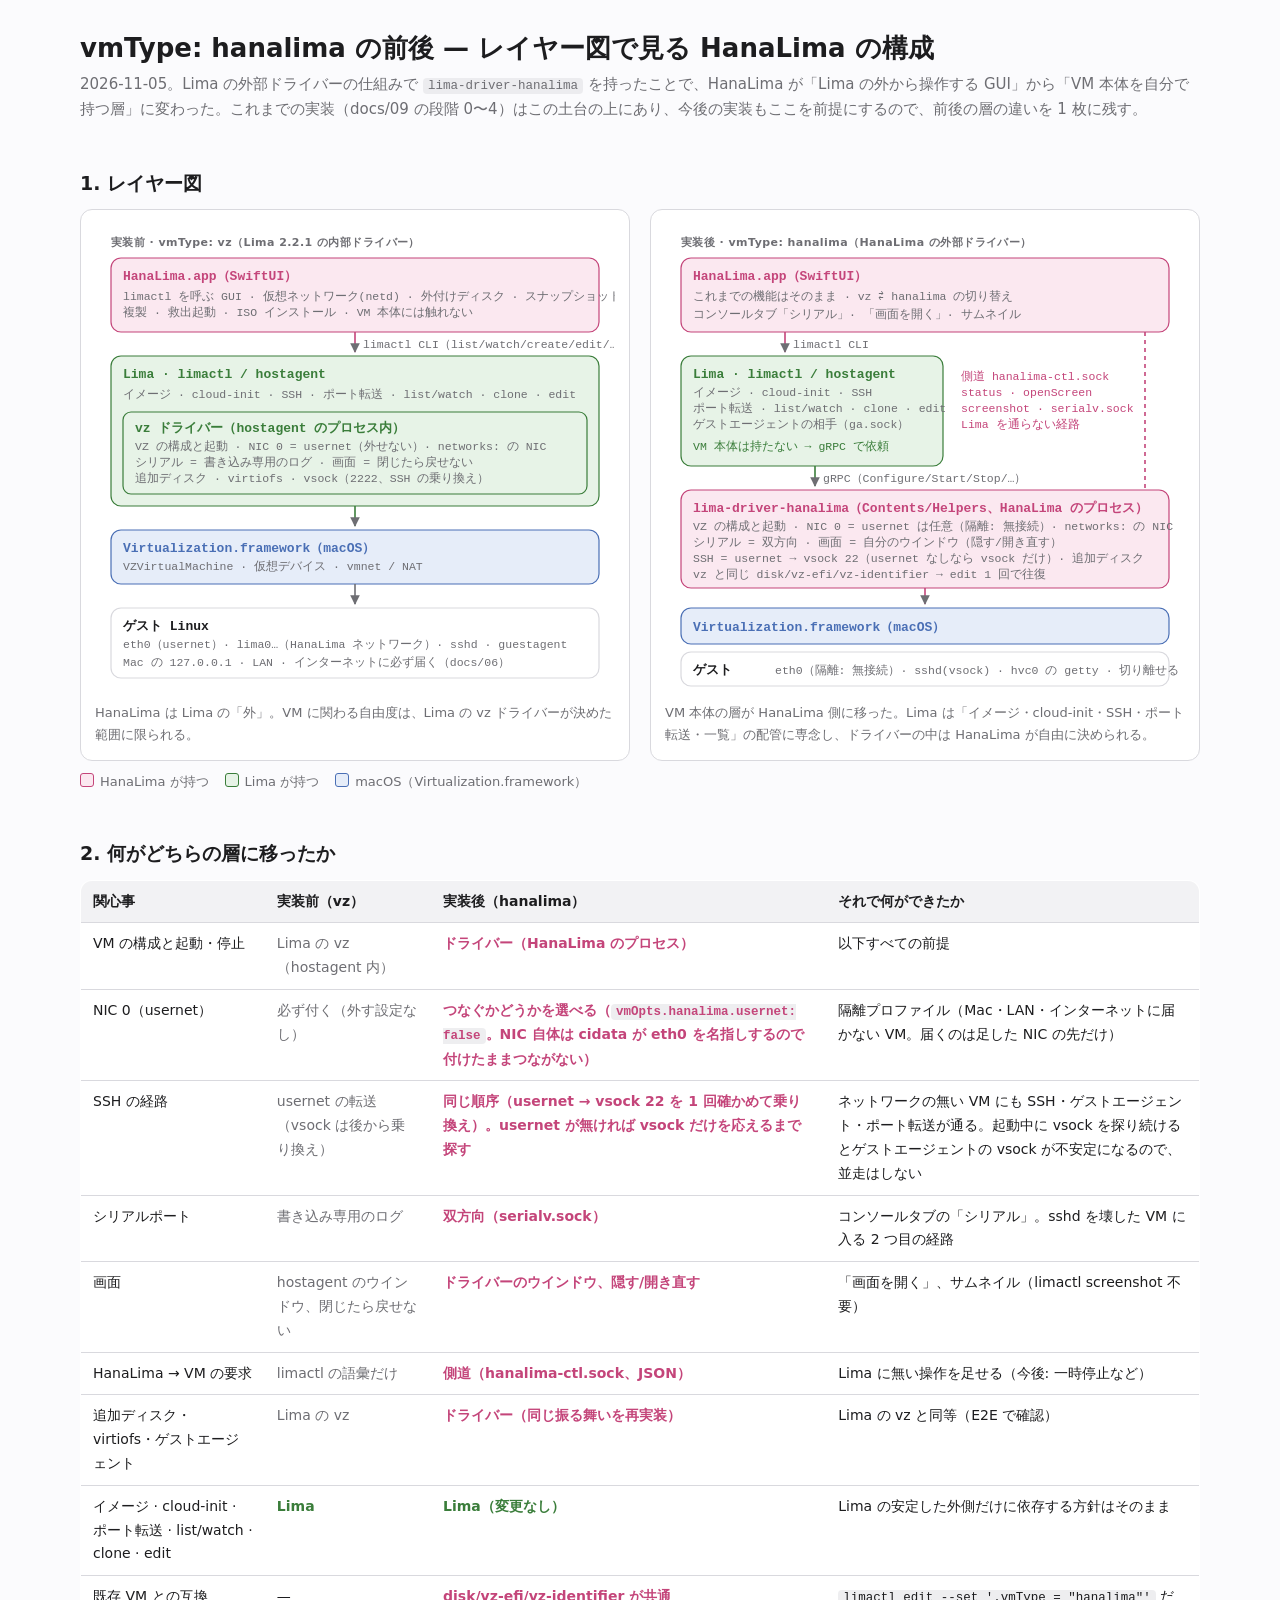
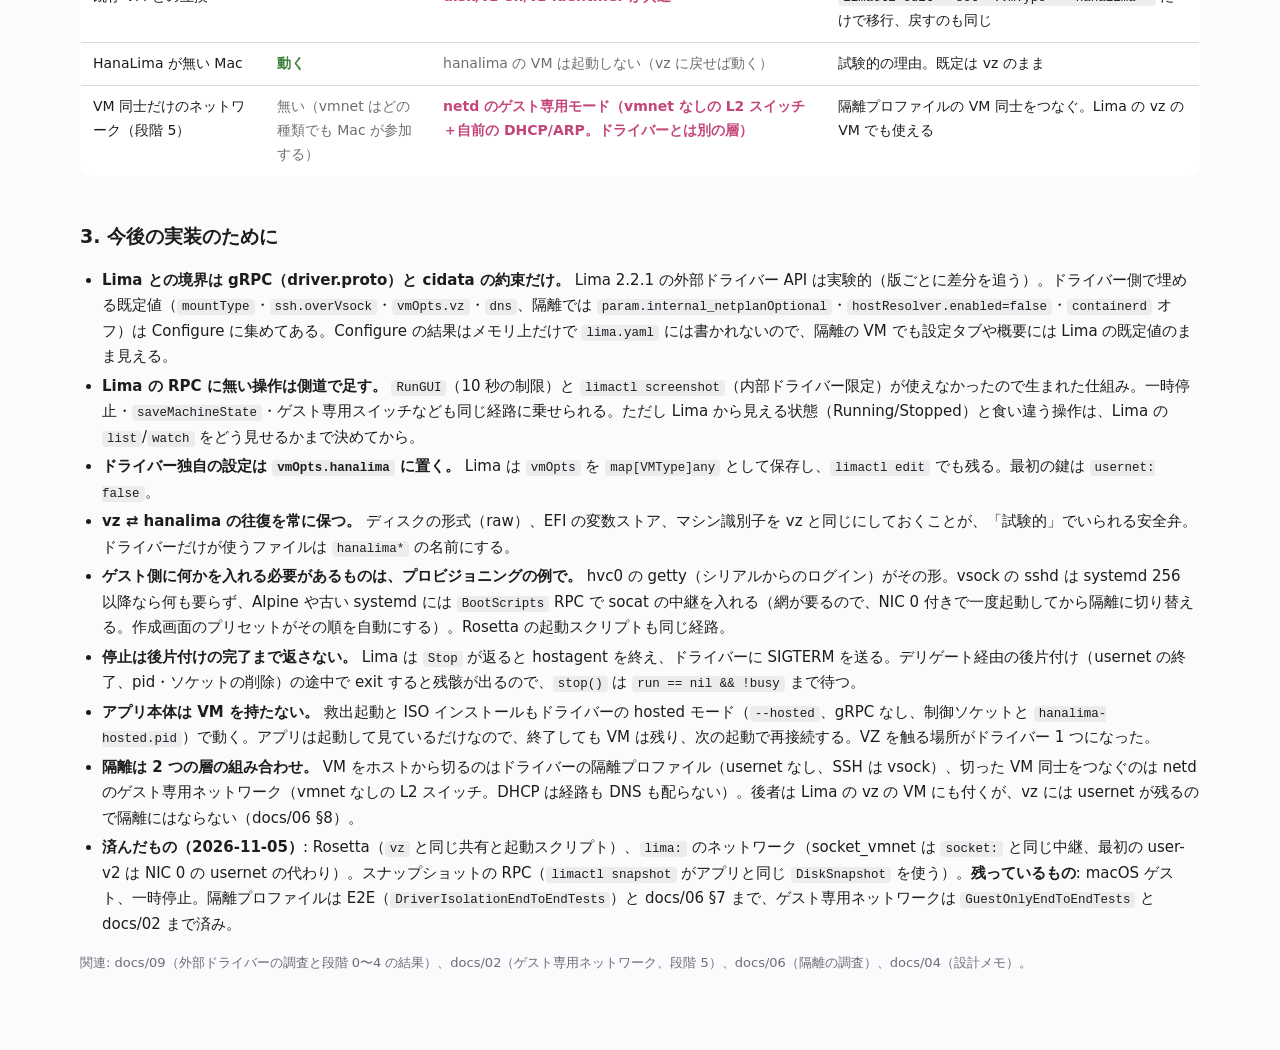
==== commit 5163b535: "Driver: snapshot RPCs on DiskSnapshot; exit when orphaned and idle limactl snapshot create/apply/del" ====
--- a/docs/10-driver-layers.html
+++ b/docs/10-driver-layers.html
@@ -167,7 +167,7 @@
 <li><strong>停止は後片付けの完了まで返さない。</strong> Lima は <code>Stop</code> が返ると hostagent を終え、ドライバーに SIGTERM を送る。デリゲート経由の後片付け（usernet の終了、pid・ソケットの削除）の途中で exit すると残骸が出るので、<code>stop()</code> は <code>run == nil &amp;&amp; !busy</code> まで待つ。</li>
 <li><strong>アプリ本体は VM を持たない。</strong> 救出起動と ISO インストールもドライバーの hosted モード（<code>--hosted</code>、gRPC なし、制御ソケットと <code>hanalima-hosted.pid</code>）で動く。アプリは起動して見ているだけなので、終了しても VM は残り、次の起動で再接続する。VZ を触る場所がドライバー 1 つになった。</li>
 <li><strong>隔離は 2 つの層の組み合わせ。</strong> VM をホストから切るのはドライバーの隔離プロファイル（usernet なし、SSH は vsock）、切った VM 同士をつなぐのは netd のゲスト専用ネットワーク（vmnet なしの L2 スイッチ。DHCP は経路も DNS も配らない）。後者は Lima の vz の VM にも付くが、vz には usernet が残るので隔離にはならない（docs/06 §8）。</li>
-<li><strong>済んだもの（2026-11-05）</strong>: Rosetta（<code>vz</code> と同じ共有と起動スクリプト）、<code>lima:</code> のネットワーク（socket_vmnet は <code>socket:</code> と同じ中継、最初の user-v2 は NIC 0 の usernet の代わり）。<strong>残っているもの</strong>: スナップショットの RPC、macOS ゲスト、一時停止。隔離プロファイルは E2E（<code>DriverIsolationEndToEndTests</code>）と docs/06 §7 まで、ゲスト専用ネットワークは <code>GuestOnlyEndToEndTests</code> と docs/02 まで済み。</li>
+<li><strong>済んだもの（2026-11-05）</strong>: Rosetta（<code>vz</code> と同じ共有と起動スクリプト）、<code>lima:</code> のネットワーク（socket_vmnet は <code>socket:</code> と同じ中継、最初の user-v2 は NIC 0 の usernet の代わり）。スナップショットの RPC（<code>limactl snapshot</code> がアプリと同じ <code>DiskSnapshot</code> を使う）。<strong>残っているもの</strong>: macOS ゲスト、一時停止。隔離プロファイルは E2E（<code>DriverIsolationEndToEndTests</code>）と docs/06 §7 まで、ゲスト専用ネットワークは <code>GuestOnlyEndToEndTests</code> と docs/02 まで済み。</li>
 </ul>
 <p class="note">関連: docs/09（外部ドライバーの調査と段階 0〜4 の結果）、docs/02（ゲスト専用ネットワーク、段階 5）、docs/06（隔離の調査）、docs/04（設計メモ）。</p>
 </main>
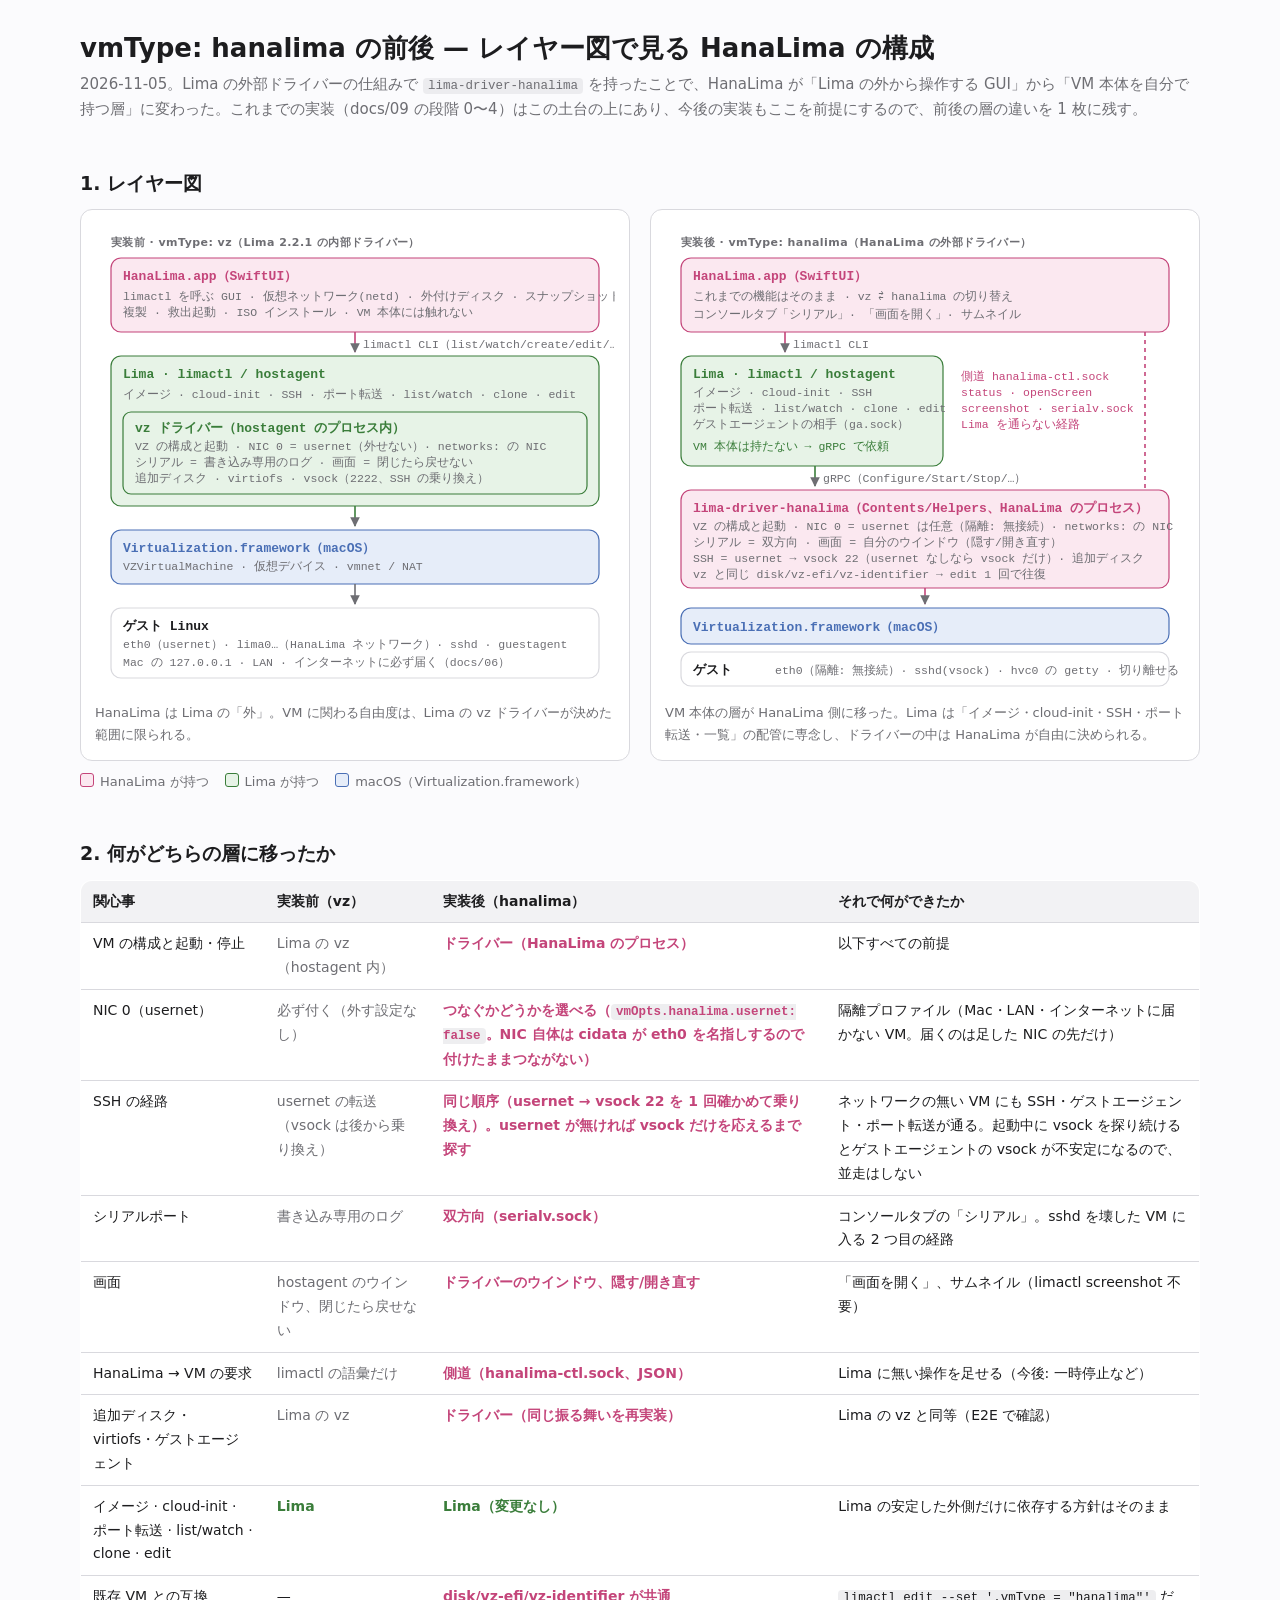
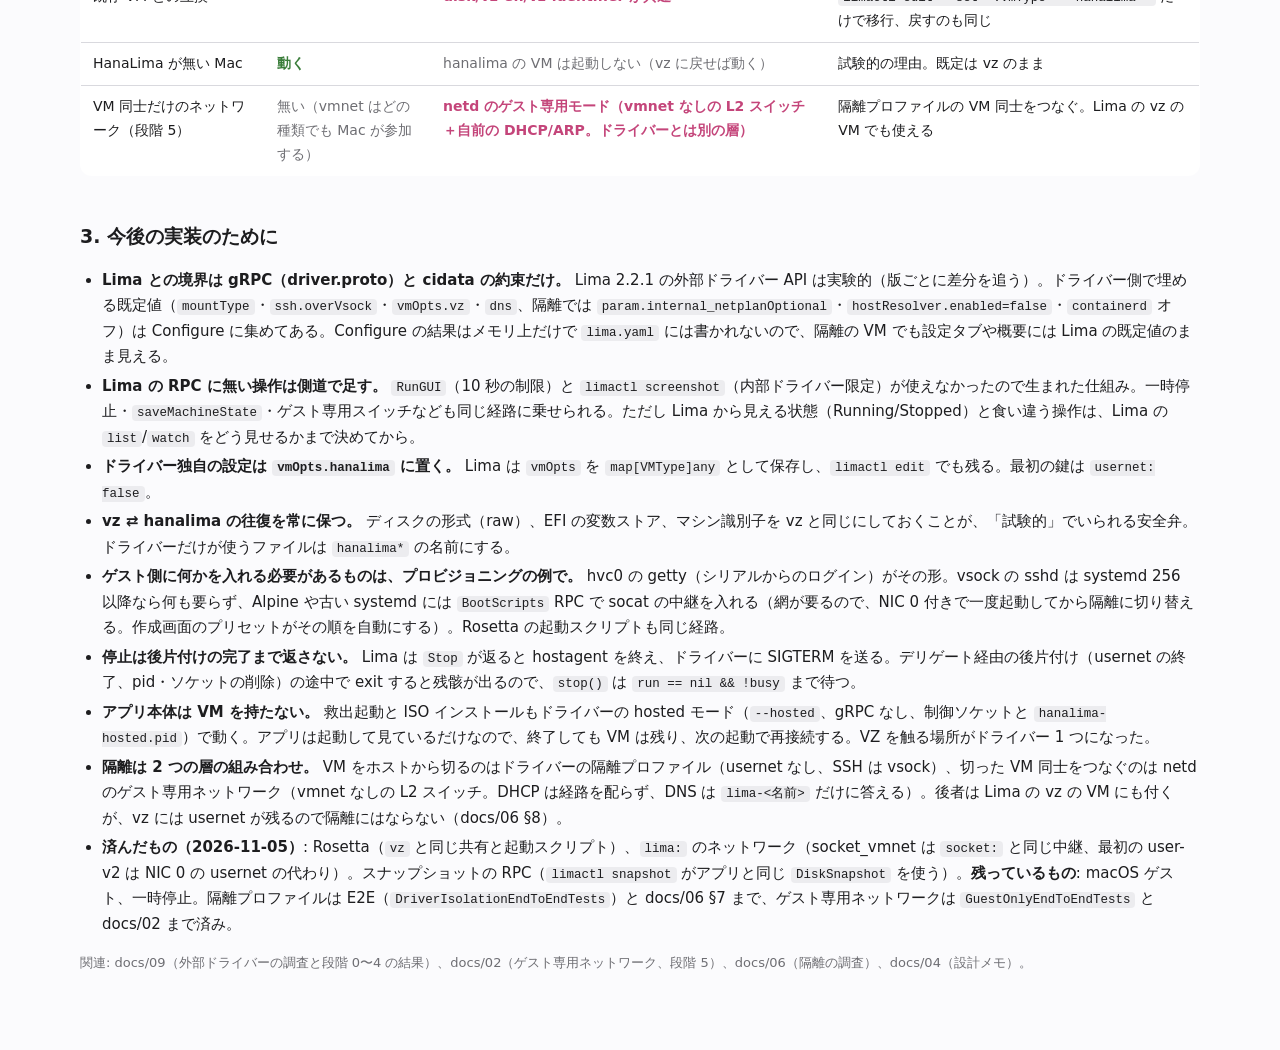
==== commit fa3adb07: "Guest-only networks: netd's DHCP names itself as DNS, answering lima-<name> only The DHCP hands out " ====
--- a/docs/10-driver-layers.html
+++ b/docs/10-driver-layers.html
@@ -166,7 +166,7 @@
 <li><strong>ゲスト側に何かを入れる必要があるものは、プロビジョニングの例で。</strong> hvc0 の getty（シリアルからのログイン）がその形。vsock の sshd は systemd 256 以降なら何も要らず、Alpine や古い systemd には <code>BootScripts</code> RPC で socat の中継を入れる（網が要るので、NIC 0 付きで一度起動してから隔離に切り替える。作成画面のプリセットがその順を自動にする）。Rosetta の起動スクリプトも同じ経路。</li>
 <li><strong>停止は後片付けの完了まで返さない。</strong> Lima は <code>Stop</code> が返ると hostagent を終え、ドライバーに SIGTERM を送る。デリゲート経由の後片付け（usernet の終了、pid・ソケットの削除）の途中で exit すると残骸が出るので、<code>stop()</code> は <code>run == nil &amp;&amp; !busy</code> まで待つ。</li>
 <li><strong>アプリ本体は VM を持たない。</strong> 救出起動と ISO インストールもドライバーの hosted モード（<code>--hosted</code>、gRPC なし、制御ソケットと <code>hanalima-hosted.pid</code>）で動く。アプリは起動して見ているだけなので、終了しても VM は残り、次の起動で再接続する。VZ を触る場所がドライバー 1 つになった。</li>
-<li><strong>隔離は 2 つの層の組み合わせ。</strong> VM をホストから切るのはドライバーの隔離プロファイル（usernet なし、SSH は vsock）、切った VM 同士をつなぐのは netd のゲスト専用ネットワーク（vmnet なしの L2 スイッチ。DHCP は経路も DNS も配らない）。後者は Lima の vz の VM にも付くが、vz には usernet が残るので隔離にはならない（docs/06 §8）。</li>
+<li><strong>隔離は 2 つの層の組み合わせ。</strong> VM をホストから切るのはドライバーの隔離プロファイル（usernet なし、SSH は vsock）、切った VM 同士をつなぐのは netd のゲスト専用ネットワーク（vmnet なしの L2 スイッチ。DHCP は経路を配らず、DNS は <code>lima-&lt;名前&gt;</code> だけに答える）。後者は Lima の vz の VM にも付くが、vz には usernet が残るので隔離にはならない（docs/06 §8）。</li>
 <li><strong>済んだもの（2026-11-05）</strong>: Rosetta（<code>vz</code> と同じ共有と起動スクリプト）、<code>lima:</code> のネットワーク（socket_vmnet は <code>socket:</code> と同じ中継、最初の user-v2 は NIC 0 の usernet の代わり）。スナップショットの RPC（<code>limactl snapshot</code> がアプリと同じ <code>DiskSnapshot</code> を使う）。<strong>残っているもの</strong>: macOS ゲスト、一時停止。隔離プロファイルは E2E（<code>DriverIsolationEndToEndTests</code>）と docs/06 §7 まで、ゲスト専用ネットワークは <code>GuestOnlyEndToEndTests</code> と docs/02 まで済み。</li>
 </ul>
 <p class="note">関連: docs/09（外部ドライバーの調査と段階 0〜4 の結果）、docs/02（ゲスト専用ネットワーク、段階 5）、docs/06（隔離の調査）、docs/04（設計メモ）。</p>
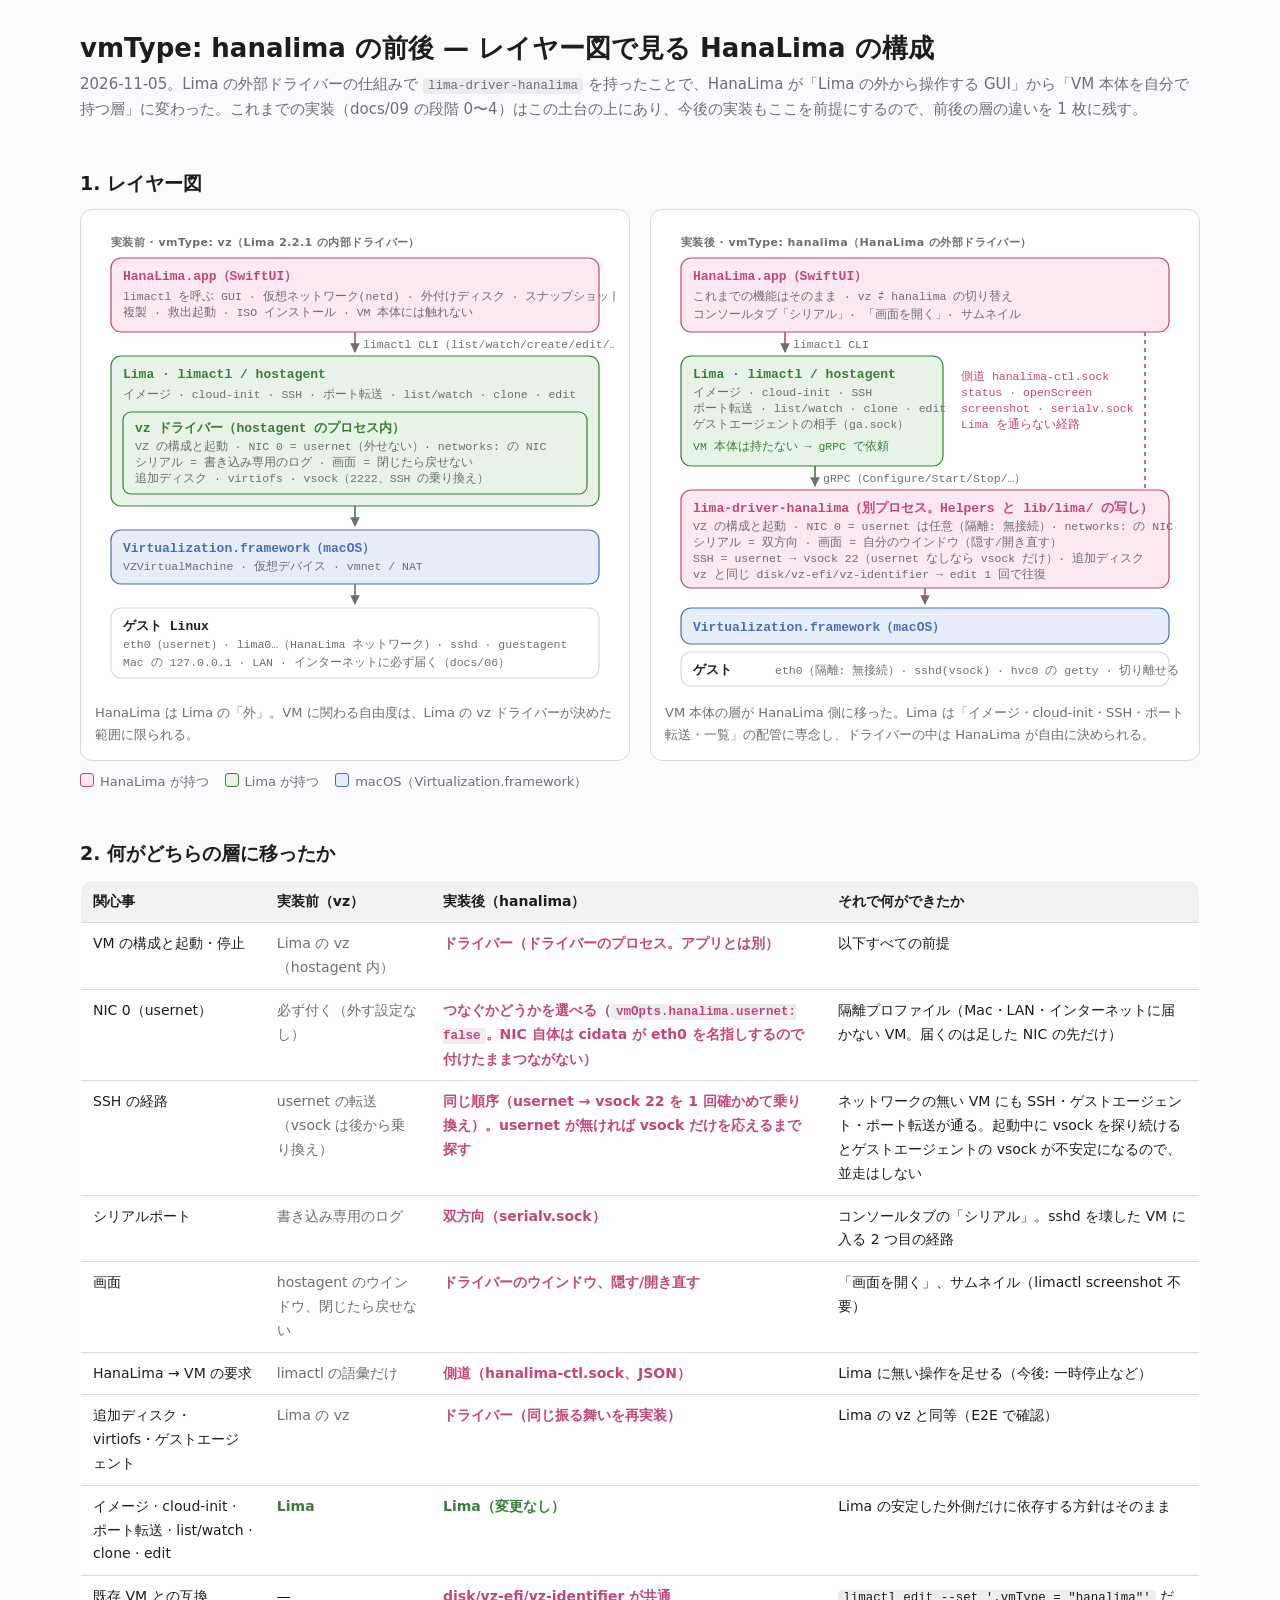
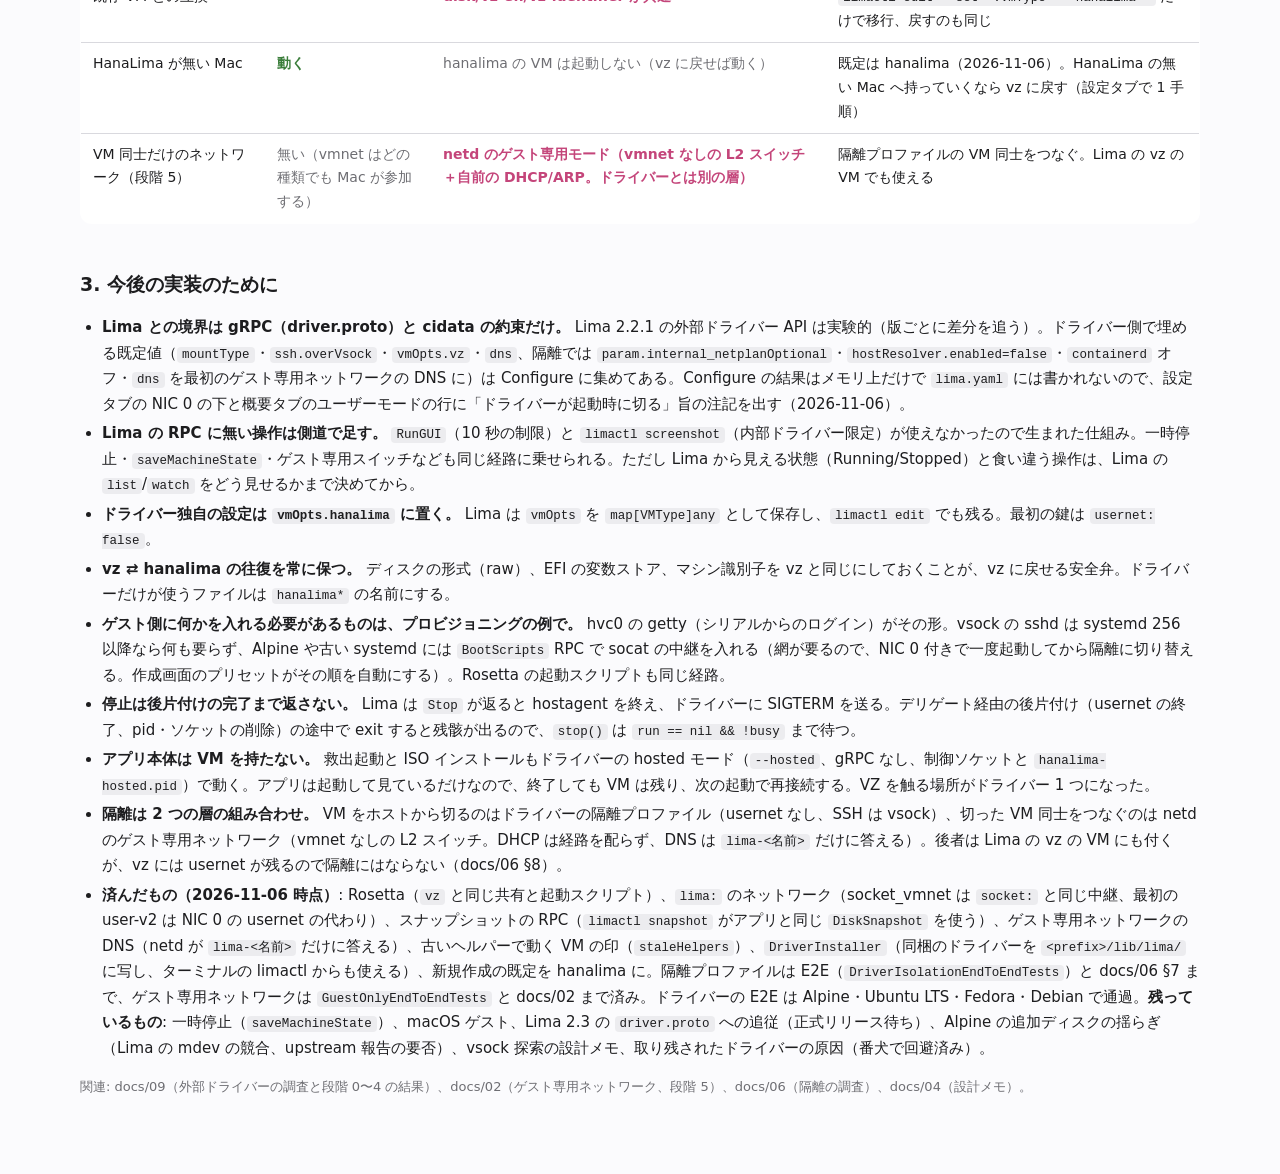
==== commit 479661f4: "Docs: align README and docs/ with 0.12.0 The driver as the default, the copy in <prefix>/lib/lima fo" ====
--- a/docs/10-driver-layers.html
+++ b/docs/10-driver-layers.html
@@ -120,7 +120,7 @@
   <text x="158" y="258" class="m">gRPC（Configure/Start/Stop/…）</text>
   <!-- Driver -->
   <rect x="16" y="266" width="488" height="98" rx="10" class="box hana"/>
-  <text x="28" y="288" class="t hana-t">lima-driver-hanalima（Contents/Helpers、HanaLima のプロセス）</text>
+  <text x="28" y="288" class="t hana-t">lima-driver-hanalima（別プロセス。Helpers と lib/lima/ の写し）</text>
   <text x="28" y="306" class="m">VZ の構成と起動 · NIC 0 = usernet は任意（隔離: 無接続）· networks: の NIC</text>
   <text x="28" y="322" class="m">シリアル = 双方向 · 画面 = 自分のウインドウ（隠す/開き直す）</text>
   <text x="28" y="338" class="m">SSH = usernet → vsock 22（usernet なしなら vsock だけ）· 追加ディスク</text>
@@ -143,7 +143,7 @@
 <table>
 <thead><tr><th>関心事</th><th>実装前（vz）</th><th>実装後（hanalima）</th><th>それで何ができたか</th></tr></thead>
 <tbody>
-<tr><td>VM の構成と起動・停止</td><td class="n">Lima の vz（hostagent 内）</td><td class="h">ドライバー（HanaLima のプロセス）</td><td>以下すべての前提</td></tr>
+<tr><td>VM の構成と起動・停止</td><td class="n">Lima の vz（hostagent 内）</td><td class="h">ドライバー（ドライバーのプロセス。アプリとは別）</td><td>以下すべての前提</td></tr>
 <tr><td>NIC 0（usernet）</td><td class="n">必ず付く（外す設定なし）</td><td class="h">つなぐかどうかを選べる（<code>vmOpts.hanalima.usernet: false</code>。NIC 自体は cidata が eth0 を名指しするので付けたままつながない）</td><td>隔離プロファイル（Mac・LAN・インターネットに届かない VM。届くのは足した NIC の先だけ）</td></tr>
 <tr><td>SSH の経路</td><td class="n">usernet の転送（vsock は後から乗り換え）</td><td class="h">同じ順序（usernet → vsock 22 を 1 回確かめて乗り換え）。usernet が無ければ vsock だけを応えるまで探す</td><td>ネットワークの無い VM にも SSH・ゲストエージェント・ポート転送が通る。起動中に vsock を探り続けるとゲストエージェントの vsock が不安定になるので、並走はしない</td></tr>
 <tr><td>シリアルポート</td><td class="n">書き込み専用のログ</td><td class="h">双方向（serialv.sock）</td><td>コンソールタブの「シリアル」。sshd を壊した VM に入る 2 つ目の経路</td></tr>
@@ -152,22 +152,22 @@
 <tr><td>追加ディスク・virtiofs・ゲストエージェント</td><td class="n">Lima の vz</td><td class="h">ドライバー（同じ振る舞いを再実装）</td><td>Lima の vz と同等（E2E で確認）</td></tr>
 <tr><td>イメージ · cloud-init · ポート転送 · list/watch · clone · edit</td><td class="y">Lima</td><td class="y">Lima（変更なし）</td><td>Lima の安定した外側だけに依存する方針はそのまま</td></tr>
 <tr><td>既存 VM との互換</td><td>—</td><td class="h">disk/vz-efi/vz-identifier が共通</td><td><code>limactl edit --set '.vmType = "hanalima"'</code> だけで移行、戻すのも同じ</td></tr>
-<tr><td>HanaLima が無い Mac</td><td class="y">動く</td><td class="n">hanalima の VM は起動しない（vz に戻せば動く）</td><td>試験的の理由。既定は vz のまま</td></tr>
+<tr><td>HanaLima が無い Mac</td><td class="y">動く</td><td class="n">hanalima の VM は起動しない（vz に戻せば動く）</td><td>既定は hanalima（2026-11-06）。HanaLima の無い Mac へ持っていくなら vz に戻す（設定タブで 1 手順）</td></tr>
 <tr><td>VM 同士だけのネットワーク（段階 5）</td><td class="n">無い（vmnet はどの種類でも Mac が参加する）</td><td class="h">netd のゲスト専用モード（vmnet なしの L2 スイッチ＋自前の DHCP/ARP。ドライバーとは別の層）</td><td>隔離プロファイルの VM 同士をつなぐ。Lima の vz の VM でも使える</td></tr>
 </tbody>
 </table>
 
 <h2>3. 今後の実装のために</h2>
 <ul>
-<li><strong>Lima との境界は gRPC（driver.proto）と cidata の約束だけ。</strong> Lima 2.2.1 の外部ドライバー API は実験的（版ごとに差分を追う）。ドライバー側で埋める既定値（<code>mountType</code>・<code>ssh.overVsock</code>・<code>vmOpts.vz</code>・<code>dns</code>、隔離では <code>param.internal_netplanOptional</code>・<code>hostResolver.enabled=false</code>・<code>containerd</code> オフ）は Configure に集めてある。Configure の結果はメモリ上だけで <code>lima.yaml</code> には書かれないので、隔離の VM でも設定タブや概要には Lima の既定値のまま見える。</li>
+<li><strong>Lima との境界は gRPC（driver.proto）と cidata の約束だけ。</strong> Lima 2.2.1 の外部ドライバー API は実験的（版ごとに差分を追う）。ドライバー側で埋める既定値（<code>mountType</code>・<code>ssh.overVsock</code>・<code>vmOpts.vz</code>・<code>dns</code>、隔離では <code>param.internal_netplanOptional</code>・<code>hostResolver.enabled=false</code>・<code>containerd</code> オフ・<code>dns</code> を最初のゲスト専用ネットワークの DNS に）は Configure に集めてある。Configure の結果はメモリ上だけで <code>lima.yaml</code> には書かれないので、設定タブの NIC 0 の下と概要タブのユーザーモードの行に「ドライバーが起動時に切る」旨の注記を出す（2026-11-06）。</li>
 <li><strong>Lima の RPC に無い操作は側道で足す。</strong> <code>RunGUI</code>（10 秒の制限）と <code>limactl screenshot</code>（内部ドライバー限定）が使えなかったので生まれた仕組み。一時停止・<code>saveMachineState</code>・ゲスト専用スイッチなども同じ経路に乗せられる。ただし Lima から見える状態（Running/Stopped）と食い違う操作は、Lima の <code>list</code>/<code>watch</code> をどう見せるかまで決めてから。</li>
 <li><strong>ドライバー独自の設定は <code>vmOpts.hanalima</code> に置く。</strong> Lima は <code>vmOpts</code> を <code>map[VMType]any</code> として保存し、<code>limactl edit</code> でも残る。最初の鍵は <code>usernet: false</code>。</li>
-<li><strong>vz ⇄ hanalima の往復を常に保つ。</strong> ディスクの形式（raw）、EFI の変数ストア、マシン識別子を vz と同じにしておくことが、「試験的」でいられる安全弁。ドライバーだけが使うファイルは <code>hanalima*</code> の名前にする。</li>
+<li><strong>vz ⇄ hanalima の往復を常に保つ。</strong> ディスクの形式（raw）、EFI の変数ストア、マシン識別子を vz と同じにしておくことが、vz に戻せる安全弁。ドライバーだけが使うファイルは <code>hanalima*</code> の名前にする。</li>
 <li><strong>ゲスト側に何かを入れる必要があるものは、プロビジョニングの例で。</strong> hvc0 の getty（シリアルからのログイン）がその形。vsock の sshd は systemd 256 以降なら何も要らず、Alpine や古い systemd には <code>BootScripts</code> RPC で socat の中継を入れる（網が要るので、NIC 0 付きで一度起動してから隔離に切り替える。作成画面のプリセットがその順を自動にする）。Rosetta の起動スクリプトも同じ経路。</li>
 <li><strong>停止は後片付けの完了まで返さない。</strong> Lima は <code>Stop</code> が返ると hostagent を終え、ドライバーに SIGTERM を送る。デリゲート経由の後片付け（usernet の終了、pid・ソケットの削除）の途中で exit すると残骸が出るので、<code>stop()</code> は <code>run == nil &amp;&amp; !busy</code> まで待つ。</li>
 <li><strong>アプリ本体は VM を持たない。</strong> 救出起動と ISO インストールもドライバーの hosted モード（<code>--hosted</code>、gRPC なし、制御ソケットと <code>hanalima-hosted.pid</code>）で動く。アプリは起動して見ているだけなので、終了しても VM は残り、次の起動で再接続する。VZ を触る場所がドライバー 1 つになった。</li>
 <li><strong>隔離は 2 つの層の組み合わせ。</strong> VM をホストから切るのはドライバーの隔離プロファイル（usernet なし、SSH は vsock）、切った VM 同士をつなぐのは netd のゲスト専用ネットワーク（vmnet なしの L2 スイッチ。DHCP は経路を配らず、DNS は <code>lima-&lt;名前&gt;</code> だけに答える）。後者は Lima の vz の VM にも付くが、vz には usernet が残るので隔離にはならない（docs/06 §8）。</li>
-<li><strong>済んだもの（2026-11-05）</strong>: Rosetta（<code>vz</code> と同じ共有と起動スクリプト）、<code>lima:</code> のネットワーク（socket_vmnet は <code>socket:</code> と同じ中継、最初の user-v2 は NIC 0 の usernet の代わり）。スナップショットの RPC（<code>limactl snapshot</code> がアプリと同じ <code>DiskSnapshot</code> を使う）。<strong>残っているもの</strong>: macOS ゲスト、一時停止。隔離プロファイルは E2E（<code>DriverIsolationEndToEndTests</code>）と docs/06 §7 まで、ゲスト専用ネットワークは <code>GuestOnlyEndToEndTests</code> と docs/02 まで済み。</li>
+<li><strong>済んだもの（2026-11-06 時点）</strong>: Rosetta（<code>vz</code> と同じ共有と起動スクリプト）、<code>lima:</code> のネットワーク（socket_vmnet は <code>socket:</code> と同じ中継、最初の user-v2 は NIC 0 の usernet の代わり）、スナップショットの RPC（<code>limactl snapshot</code> がアプリと同じ <code>DiskSnapshot</code> を使う）、ゲスト専用ネットワークの DNS（netd が <code>lima-&lt;名前&gt;</code> だけに答える）、古いヘルパーで動く VM の印（<code>staleHelpers</code>）、<code>DriverInstaller</code>（同梱のドライバーを <code>&lt;prefix&gt;/lib/lima/</code> に写し、ターミナルの limactl からも使える）、新規作成の既定を hanalima に。隔離プロファイルは E2E（<code>DriverIsolationEndToEndTests</code>）と docs/06 §7 まで、ゲスト専用ネットワークは <code>GuestOnlyEndToEndTests</code> と docs/02 まで済み。ドライバーの E2E は Alpine・Ubuntu LTS・Fedora・Debian で通過。<strong>残っているもの</strong>: 一時停止（<code>saveMachineState</code>）、macOS ゲスト、Lima 2.3 の <code>driver.proto</code> への追従（正式リリース待ち）、Alpine の追加ディスクの揺らぎ（Lima の mdev の競合、upstream 報告の要否）、vsock 探索の設計メモ、取り残されたドライバーの原因（番犬で回避済み）。</li>
 </ul>
 <p class="note">関連: docs/09（外部ドライバーの調査と段階 0〜4 の結果）、docs/02（ゲスト専用ネットワーク、段階 5）、docs/06（隔離の調査）、docs/04（設計メモ）。</p>
 </main>
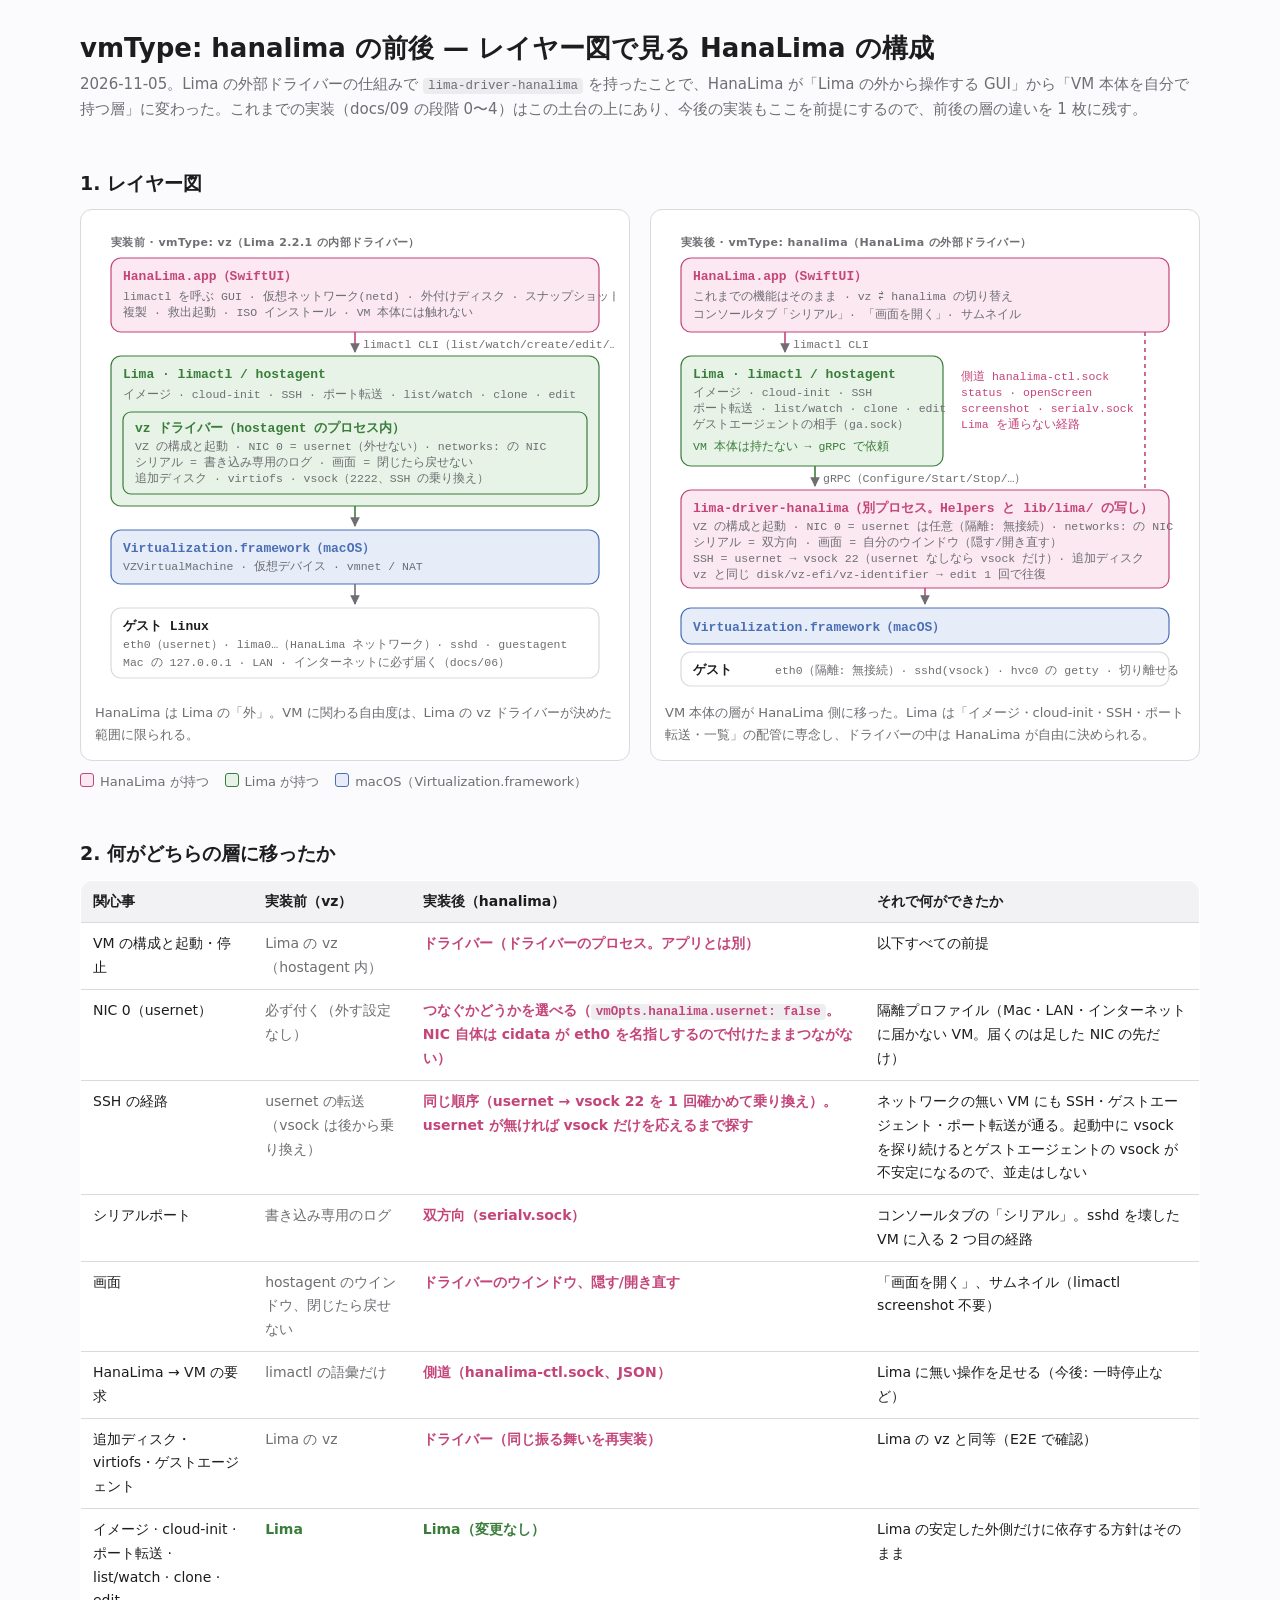
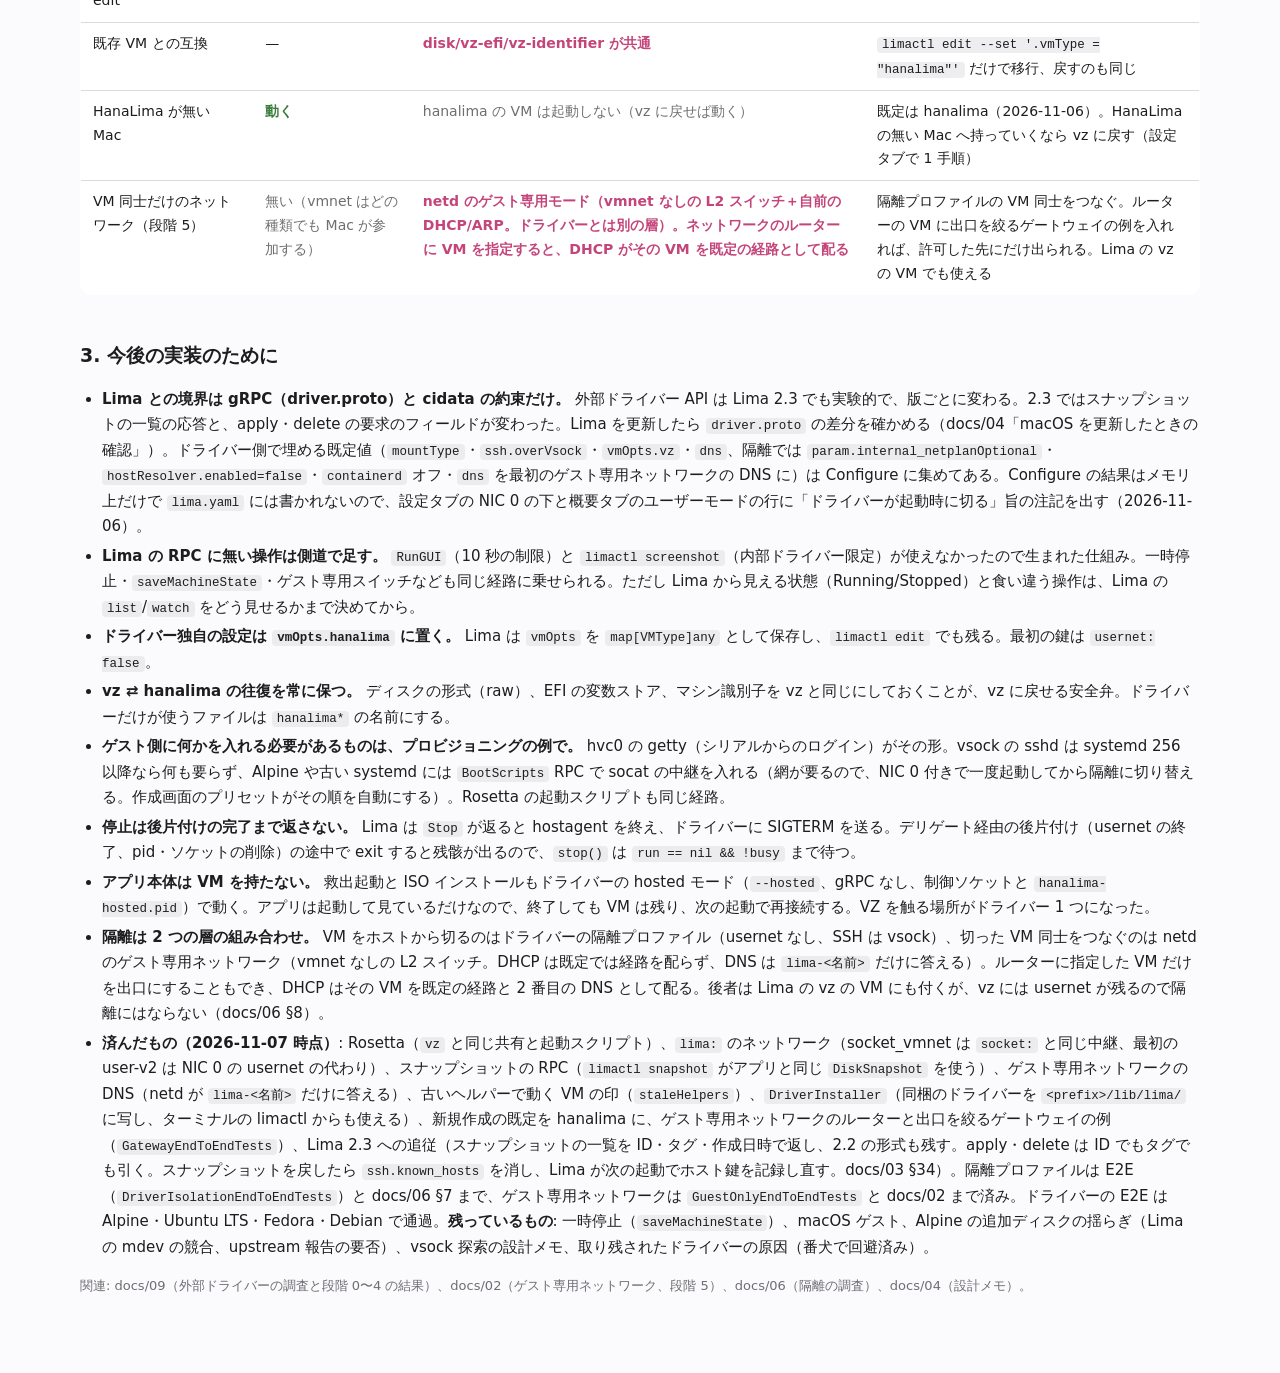
==== commit 0b506e7c: "docs/02, docs/10: guest-only router, Lima 2.3 follow-up Co-Authored-By: Claude Opus 5.5 <noreply@ant" ====
--- a/docs/10-driver-layers.html
+++ b/docs/10-driver-layers.html
@@ -153,21 +153,21 @@
 <tr><td>イメージ · cloud-init · ポート転送 · list/watch · clone · edit</td><td class="y">Lima</td><td class="y">Lima（変更なし）</td><td>Lima の安定した外側だけに依存する方針はそのまま</td></tr>
 <tr><td>既存 VM との互換</td><td>—</td><td class="h">disk/vz-efi/vz-identifier が共通</td><td><code>limactl edit --set '.vmType = "hanalima"'</code> だけで移行、戻すのも同じ</td></tr>
 <tr><td>HanaLima が無い Mac</td><td class="y">動く</td><td class="n">hanalima の VM は起動しない（vz に戻せば動く）</td><td>既定は hanalima（2026-11-06）。HanaLima の無い Mac へ持っていくなら vz に戻す（設定タブで 1 手順）</td></tr>
-<tr><td>VM 同士だけのネットワーク（段階 5）</td><td class="n">無い（vmnet はどの種類でも Mac が参加する）</td><td class="h">netd のゲスト専用モード（vmnet なしの L2 スイッチ＋自前の DHCP/ARP。ドライバーとは別の層）</td><td>隔離プロファイルの VM 同士をつなぐ。Lima の vz の VM でも使える</td></tr>
+<tr><td>VM 同士だけのネットワーク（段階 5）</td><td class="n">無い（vmnet はどの種類でも Mac が参加する）</td><td class="h">netd のゲスト専用モード（vmnet なしの L2 スイッチ＋自前の DHCP/ARP。ドライバーとは別の層）。ネットワークのルーターに VM を指定すると、DHCP がその VM を既定の経路として配る</td><td>隔離プロファイルの VM 同士をつなぐ。ルーターの VM に出口を絞るゲートウェイの例を入れれば、許可した先にだけ出られる。Lima の vz の VM でも使える</td></tr>
 </tbody>
 </table>
 
 <h2>3. 今後の実装のために</h2>
 <ul>
-<li><strong>Lima との境界は gRPC（driver.proto）と cidata の約束だけ。</strong> Lima 2.2.1 の外部ドライバー API は実験的（版ごとに差分を追う）。ドライバー側で埋める既定値（<code>mountType</code>・<code>ssh.overVsock</code>・<code>vmOpts.vz</code>・<code>dns</code>、隔離では <code>param.internal_netplanOptional</code>・<code>hostResolver.enabled=false</code>・<code>containerd</code> オフ・<code>dns</code> を最初のゲスト専用ネットワークの DNS に）は Configure に集めてある。Configure の結果はメモリ上だけで <code>lima.yaml</code> には書かれないので、設定タブの NIC 0 の下と概要タブのユーザーモードの行に「ドライバーが起動時に切る」旨の注記を出す（2026-11-06）。</li>
+<li><strong>Lima との境界は gRPC（driver.proto）と cidata の約束だけ。</strong> 外部ドライバー API は Lima 2.3 でも実験的で、版ごとに変わる。2.3 ではスナップショットの一覧の応答と、apply・delete の要求のフィールドが変わった。Lima を更新したら <code>driver.proto</code> の差分を確かめる（docs/04「macOS を更新したときの確認」）。ドライバー側で埋める既定値（<code>mountType</code>・<code>ssh.overVsock</code>・<code>vmOpts.vz</code>・<code>dns</code>、隔離では <code>param.internal_netplanOptional</code>・<code>hostResolver.enabled=false</code>・<code>containerd</code> オフ・<code>dns</code> を最初のゲスト専用ネットワークの DNS に）は Configure に集めてある。Configure の結果はメモリ上だけで <code>lima.yaml</code> には書かれないので、設定タブの NIC 0 の下と概要タブのユーザーモードの行に「ドライバーが起動時に切る」旨の注記を出す（2026-11-06）。</li>
 <li><strong>Lima の RPC に無い操作は側道で足す。</strong> <code>RunGUI</code>（10 秒の制限）と <code>limactl screenshot</code>（内部ドライバー限定）が使えなかったので生まれた仕組み。一時停止・<code>saveMachineState</code>・ゲスト専用スイッチなども同じ経路に乗せられる。ただし Lima から見える状態（Running/Stopped）と食い違う操作は、Lima の <code>list</code>/<code>watch</code> をどう見せるかまで決めてから。</li>
 <li><strong>ドライバー独自の設定は <code>vmOpts.hanalima</code> に置く。</strong> Lima は <code>vmOpts</code> を <code>map[VMType]any</code> として保存し、<code>limactl edit</code> でも残る。最初の鍵は <code>usernet: false</code>。</li>
 <li><strong>vz ⇄ hanalima の往復を常に保つ。</strong> ディスクの形式（raw）、EFI の変数ストア、マシン識別子を vz と同じにしておくことが、vz に戻せる安全弁。ドライバーだけが使うファイルは <code>hanalima*</code> の名前にする。</li>
 <li><strong>ゲスト側に何かを入れる必要があるものは、プロビジョニングの例で。</strong> hvc0 の getty（シリアルからのログイン）がその形。vsock の sshd は systemd 256 以降なら何も要らず、Alpine や古い systemd には <code>BootScripts</code> RPC で socat の中継を入れる（網が要るので、NIC 0 付きで一度起動してから隔離に切り替える。作成画面のプリセットがその順を自動にする）。Rosetta の起動スクリプトも同じ経路。</li>
 <li><strong>停止は後片付けの完了まで返さない。</strong> Lima は <code>Stop</code> が返ると hostagent を終え、ドライバーに SIGTERM を送る。デリゲート経由の後片付け（usernet の終了、pid・ソケットの削除）の途中で exit すると残骸が出るので、<code>stop()</code> は <code>run == nil &amp;&amp; !busy</code> まで待つ。</li>
 <li><strong>アプリ本体は VM を持たない。</strong> 救出起動と ISO インストールもドライバーの hosted モード（<code>--hosted</code>、gRPC なし、制御ソケットと <code>hanalima-hosted.pid</code>）で動く。アプリは起動して見ているだけなので、終了しても VM は残り、次の起動で再接続する。VZ を触る場所がドライバー 1 つになった。</li>
-<li><strong>隔離は 2 つの層の組み合わせ。</strong> VM をホストから切るのはドライバーの隔離プロファイル（usernet なし、SSH は vsock）、切った VM 同士をつなぐのは netd のゲスト専用ネットワーク（vmnet なしの L2 スイッチ。DHCP は経路を配らず、DNS は <code>lima-&lt;名前&gt;</code> だけに答える）。後者は Lima の vz の VM にも付くが、vz には usernet が残るので隔離にはならない（docs/06 §8）。</li>
-<li><strong>済んだもの（2026-11-06 時点）</strong>: Rosetta（<code>vz</code> と同じ共有と起動スクリプト）、<code>lima:</code> のネットワーク（socket_vmnet は <code>socket:</code> と同じ中継、最初の user-v2 は NIC 0 の usernet の代わり）、スナップショットの RPC（<code>limactl snapshot</code> がアプリと同じ <code>DiskSnapshot</code> を使う）、ゲスト専用ネットワークの DNS（netd が <code>lima-&lt;名前&gt;</code> だけに答える）、古いヘルパーで動く VM の印（<code>staleHelpers</code>）、<code>DriverInstaller</code>（同梱のドライバーを <code>&lt;prefix&gt;/lib/lima/</code> に写し、ターミナルの limactl からも使える）、新規作成の既定を hanalima に。隔離プロファイルは E2E（<code>DriverIsolationEndToEndTests</code>）と docs/06 §7 まで、ゲスト専用ネットワークは <code>GuestOnlyEndToEndTests</code> と docs/02 まで済み。ドライバーの E2E は Alpine・Ubuntu LTS・Fedora・Debian で通過。<strong>残っているもの</strong>: 一時停止（<code>saveMachineState</code>）、macOS ゲスト、Lima 2.3 の <code>driver.proto</code> への追従（正式リリース待ち）、Alpine の追加ディスクの揺らぎ（Lima の mdev の競合、upstream 報告の要否）、vsock 探索の設計メモ、取り残されたドライバーの原因（番犬で回避済み）。</li>
+<li><strong>隔離は 2 つの層の組み合わせ。</strong> VM をホストから切るのはドライバーの隔離プロファイル（usernet なし、SSH は vsock）、切った VM 同士をつなぐのは netd のゲスト専用ネットワーク（vmnet なしの L2 スイッチ。DHCP は既定では経路を配らず、DNS は <code>lima-&lt;名前&gt;</code> だけに答える）。ルーターに指定した VM だけを出口にすることもでき、DHCP はその VM を既定の経路と 2 番目の DNS として配る。後者は Lima の vz の VM にも付くが、vz には usernet が残るので隔離にはならない（docs/06 §8）。</li>
+<li><strong>済んだもの（2026-11-07 時点）</strong>: Rosetta（<code>vz</code> と同じ共有と起動スクリプト）、<code>lima:</code> のネットワーク（socket_vmnet は <code>socket:</code> と同じ中継、最初の user-v2 は NIC 0 の usernet の代わり）、スナップショットの RPC（<code>limactl snapshot</code> がアプリと同じ <code>DiskSnapshot</code> を使う）、ゲスト専用ネットワークの DNS（netd が <code>lima-&lt;名前&gt;</code> だけに答える）、古いヘルパーで動く VM の印（<code>staleHelpers</code>）、<code>DriverInstaller</code>（同梱のドライバーを <code>&lt;prefix&gt;/lib/lima/</code> に写し、ターミナルの limactl からも使える）、新規作成の既定を hanalima に、ゲスト専用ネットワークのルーターと出口を絞るゲートウェイの例（<code>GatewayEndToEndTests</code>）、Lima 2.3 への追従（スナップショットの一覧を ID・タグ・作成日時で返し、2.2 の形式も残す。apply・delete は ID でもタグでも引く。スナップショットを戻したら <code>ssh.known_hosts</code> を消し、Lima が次の起動でホスト鍵を記録し直す。docs/03 §34）。隔離プロファイルは E2E（<code>DriverIsolationEndToEndTests</code>）と docs/06 §7 まで、ゲスト専用ネットワークは <code>GuestOnlyEndToEndTests</code> と docs/02 まで済み。ドライバーの E2E は Alpine・Ubuntu LTS・Fedora・Debian で通過。<strong>残っているもの</strong>: 一時停止（<code>saveMachineState</code>）、macOS ゲスト、Alpine の追加ディスクの揺らぎ（Lima の mdev の競合、upstream 報告の要否）、vsock 探索の設計メモ、取り残されたドライバーの原因（番犬で回避済み）。</li>
 </ul>
 <p class="note">関連: docs/09（外部ドライバーの調査と段階 0〜4 の結果）、docs/02（ゲスト専用ネットワーク、段階 5）、docs/06（隔離の調査）、docs/04（設計メモ）。</p>
 </main>
